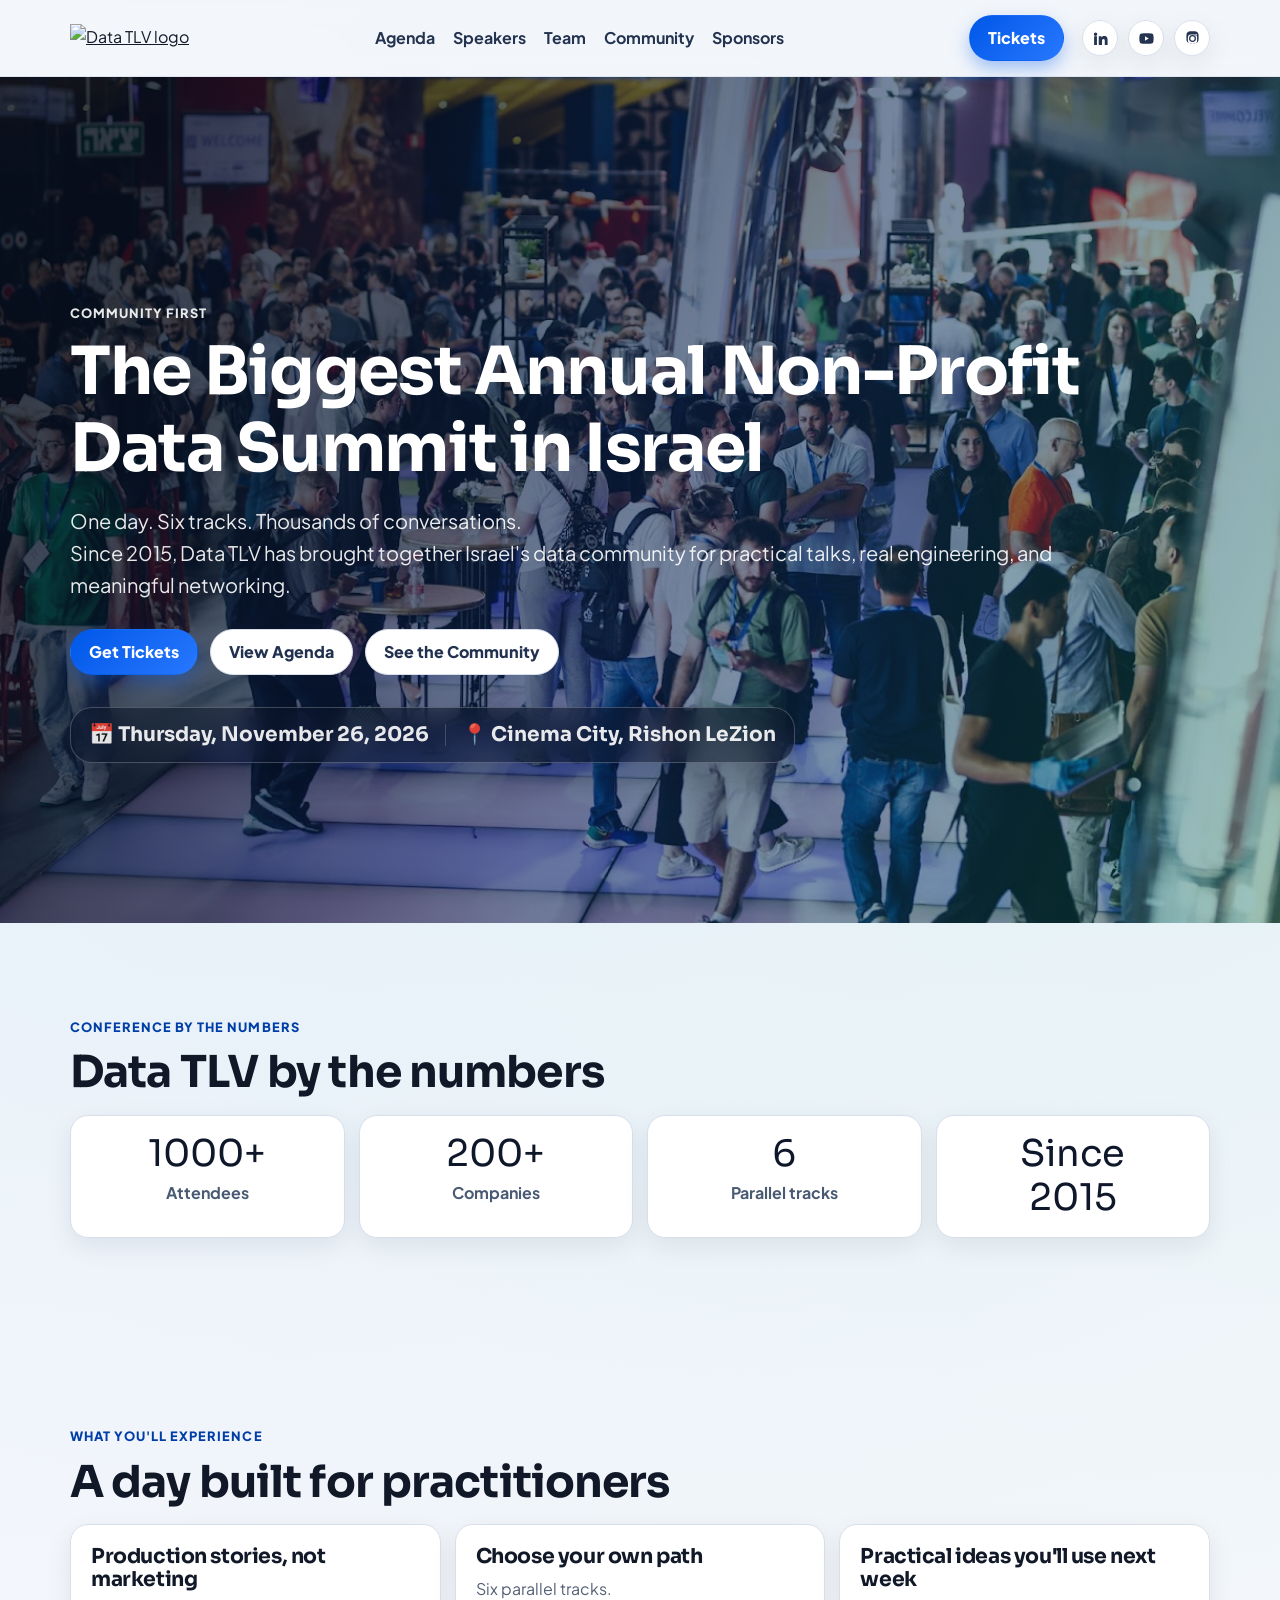
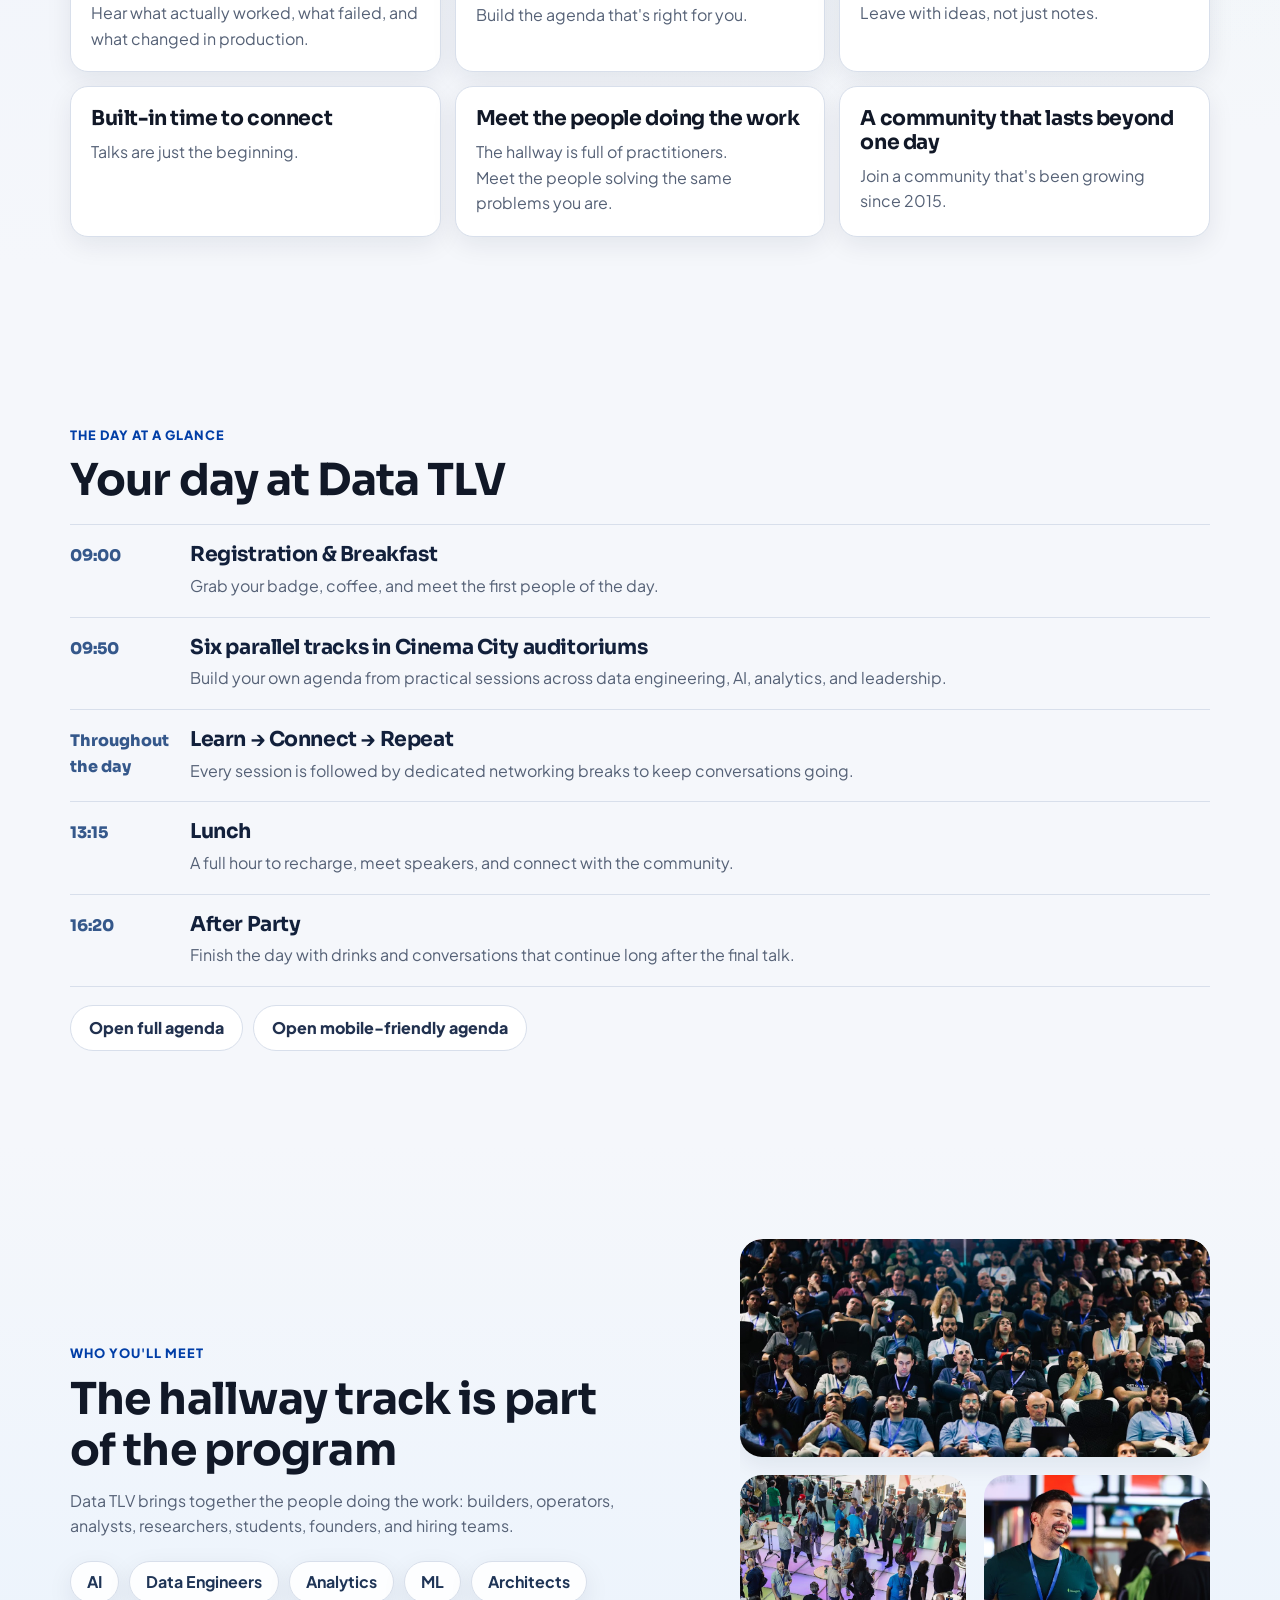
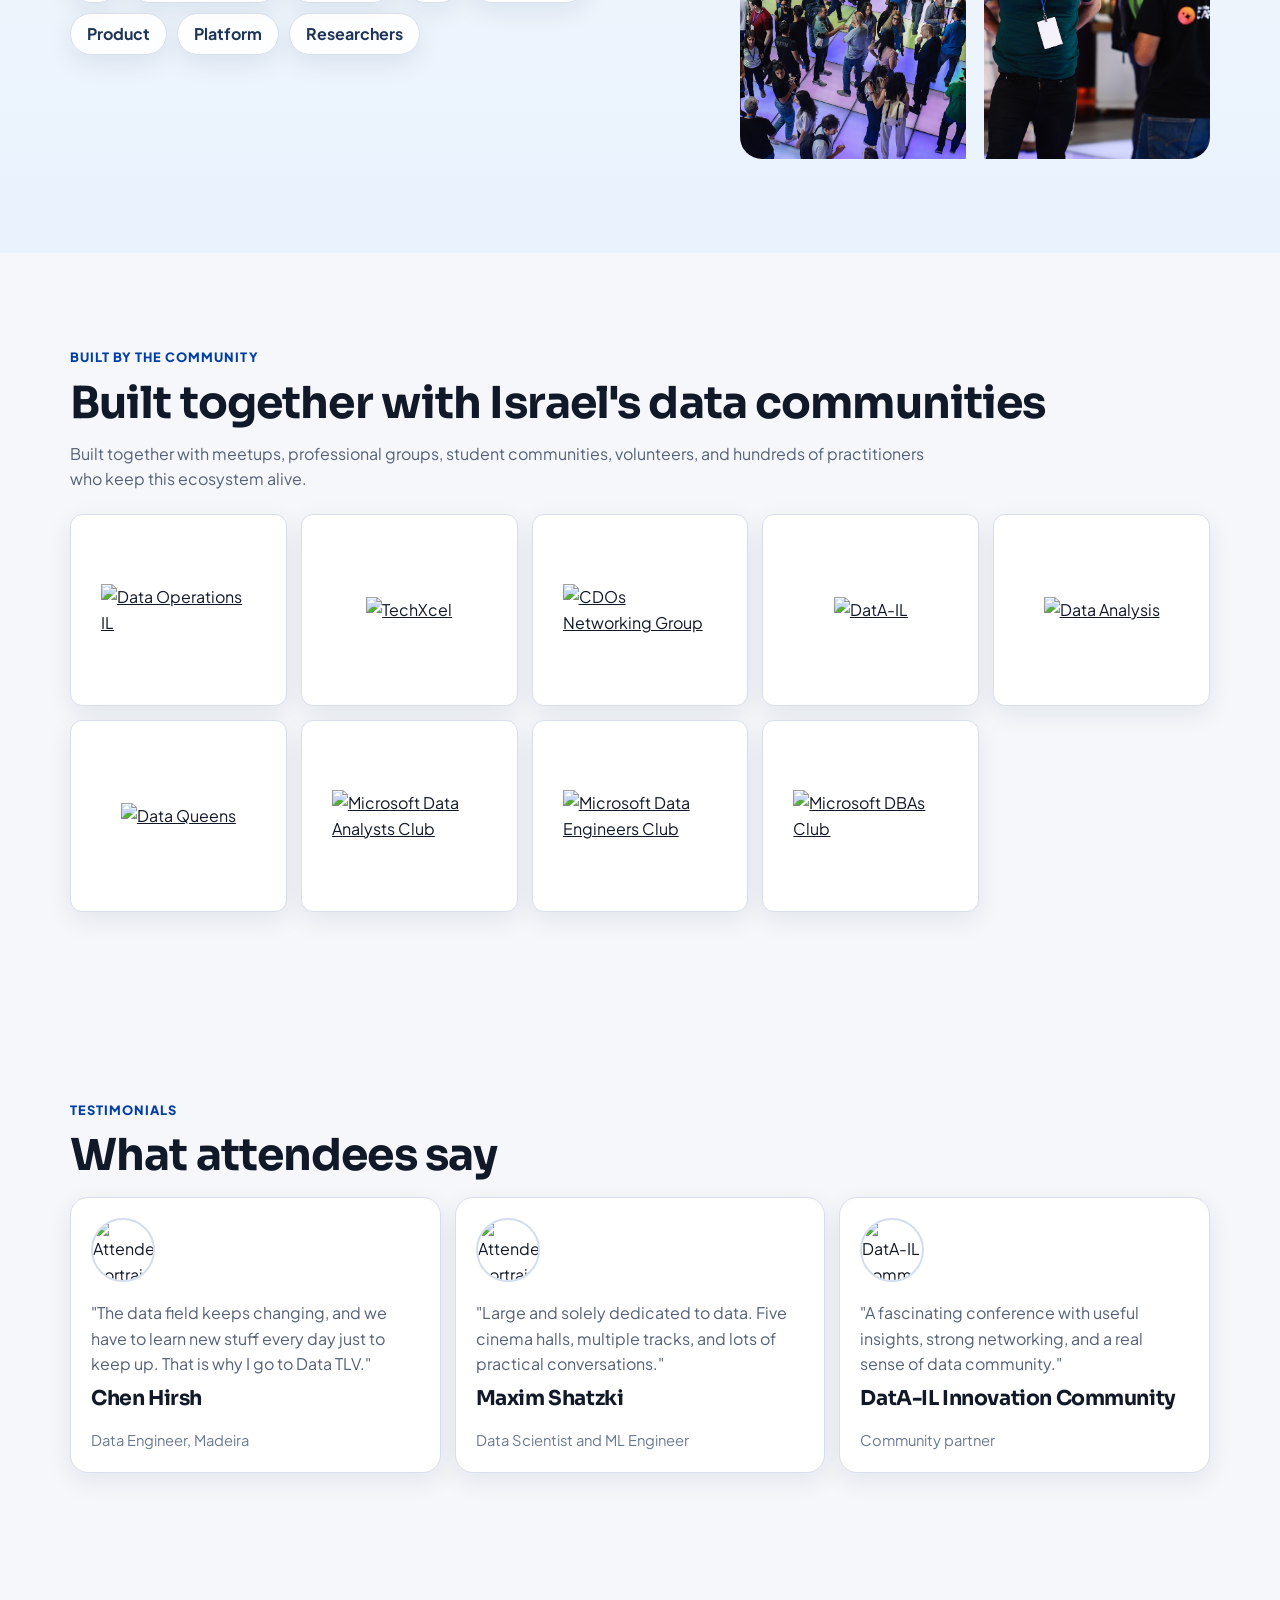
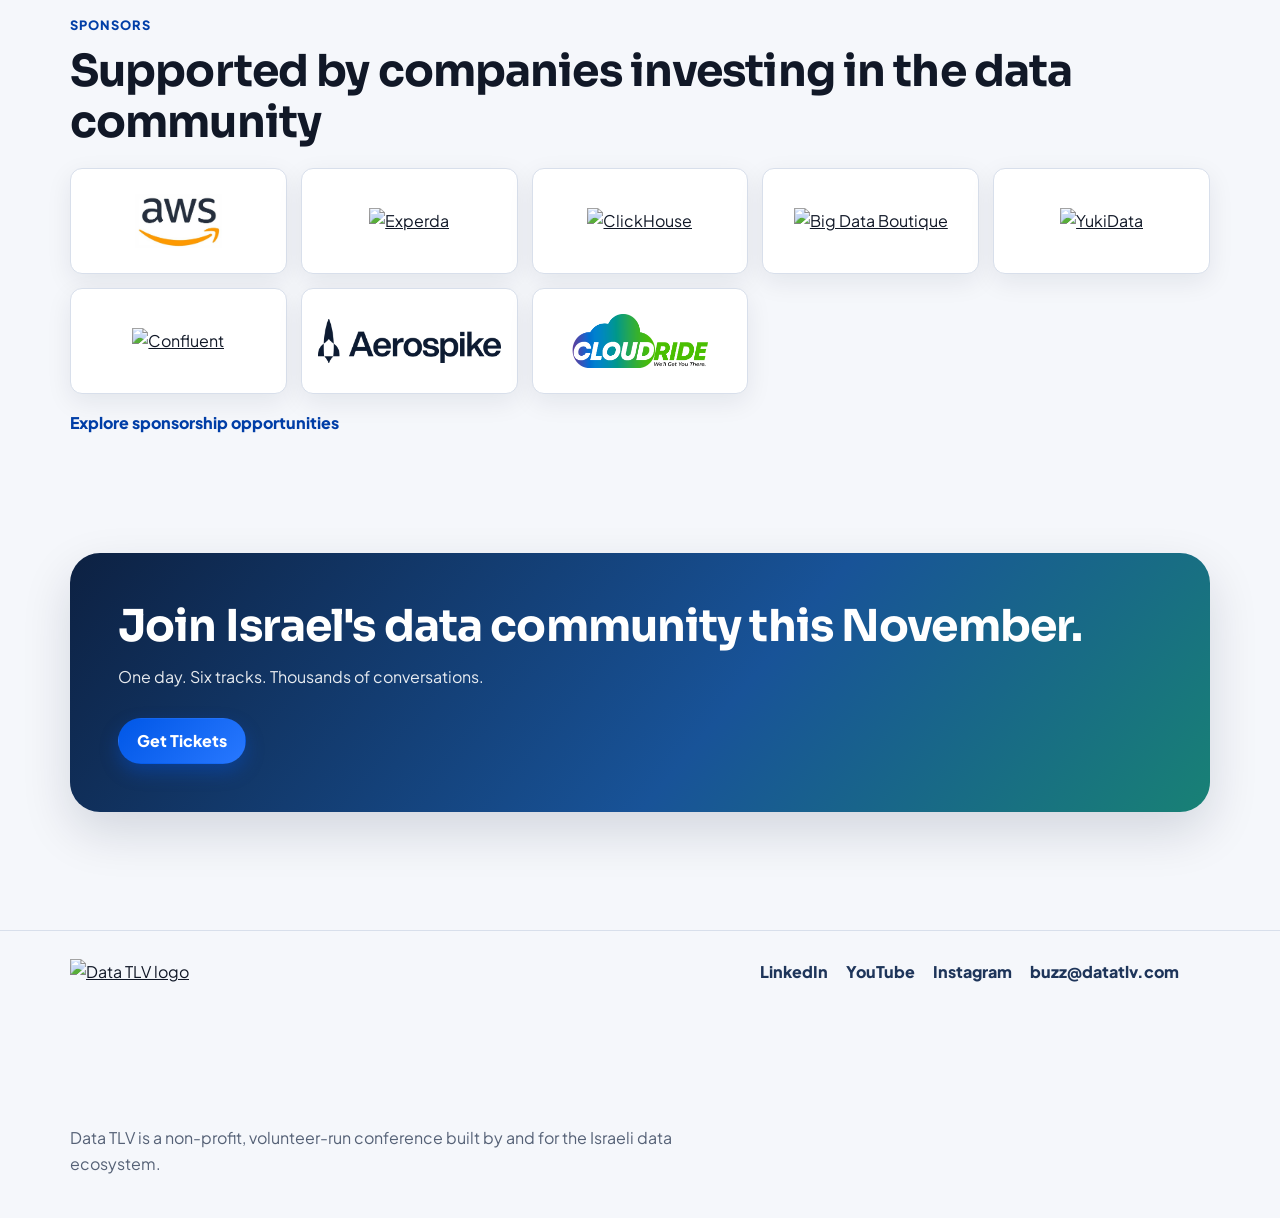
==== Home.html @ 59d464b5 "updates" ====
﻿<!DOCTYPE html>
<html lang="en">
<head>
  <meta charset="utf-8">
  <meta name="viewport" content="width=device-width, initial-scale=1.0">
  <meta name="keywords" content="Data TLV, data conference, AI, analytics, data engineering, summit Israel">
  <meta name="description" content="Data TLV is Israel's largest nonprofit community conference for data professionals. Join a full day of practical sessions, real production stories, and meaningful networking.">
  <title>Data TLV | Israel's Community Data Conference</title>
  <meta name="theme-color" content="#0f172a">
  <meta property="og:title" content="Data TLV | Israel's Community Data Conference">
  <meta property="og:description" content="Where Israel's data community meets for one day of practical learning and connection.">
  <meta property="og:type" content="website">
  <meta property="og:image" content="images/hero images/untitled-255.jpg">
  <link rel="preconnect" href="https://fonts.googleapis.com">
  <link rel="preconnect" href="https://fonts.gstatic.com" crossorigin>
  <link href="https://fonts.googleapis.com/css2?family=Plus+Jakarta+Sans:wght@400;500;600;700;800&family=Sora:wght@500;600;700&display=swap" rel="stylesheet">
  <link rel="apple-touch-icon" sizes="180x180" href="favicon%20folder/apple-touch-icon.png">
  <link rel="icon" type="image/png" sizes="32x32" href="favicon%20folder/favicon-32x32.png">
  <link rel="icon" type="image/png" sizes="16x16" href="favicon%20folder/favicon-16x16.png">
  <link rel="shortcut icon" href="favicon%20folder/favicon.ico">
  <link rel="manifest" href="favicon%20folder/site.webmanifest">
  <link rel="stylesheet" href="Home.css" media="screen">
  <script type="application/ld+json">
  {
    "@context": "https://schema.org",
    "@type": "Organization",
    "name": "Data TLV",
    "logo": "images/logo-new.png",
    "url": "https://Data TLV.com"
  }
  </script>
</head>
<body>
  <a class="skip-link" href="#main-content">Skip to main content</a>

  <header class="site-header" id="top">
    <div class="container nav-shell">
      <a class="brand" href="Home.html" aria-label="Data TLV homepage">
        <img src="images/logo-new.png" alt="Data TLV logo" width="224" height="51">
      </a>

      <button class="menu-toggle" type="button" aria-expanded="false" aria-controls="mobile-menu" aria-label="Open site menu">
        <span></span><span></span><span></span>
      </button>

      <nav class="site-nav" aria-label="Primary navigation">
        <a href="Sessions-Schedule.html">Agenda</a>
        <a href="Speakers-Wall.html">Speakers</a>
        <a href="Team.html">Team</a>
        <a href="#community">Community</a>
        <a href="#sponsors">Sponsors</a>
      </nav>

      <a class="btn btn-primary nav-ticket" href="https://tickchak.co.il/95322" target="_blank" rel="noopener noreferrer">Tickets</a>

      <div class="nav-socials" aria-label="Conference social links">
        <a class="social-link" href="https://www.linkedin.com/company/data-tlv" target="_blank" rel="noopener noreferrer" aria-label="LinkedIn">
          <span class="sr-only">LinkedIn</span>
          <svg viewBox="0 0 24 24" aria-hidden="true" focusable="false">
            <path d="M4.98 3.5a2.48 2.48 0 1 1 0 4.96 2.48 2.48 0 0 1 0-4.96ZM3 8.9h3.98V21H3V8.9Zm6.54 0h3.82v1.65h.05c.53-.95 1.84-1.95 3.79-1.95 4.06 0 4.81 2.67 4.81 6.15V21h-3.98v-5.42c0-1.29-.02-2.95-1.8-2.95-1.81 0-2.09 1.42-2.09 2.85V21H9.54V8.9Z"/>
          </svg>
        </a>
        <a class="social-link" href="https://www.youtube.com/@datatlv" target="_blank" rel="noopener noreferrer" aria-label="YouTube">
          <span class="sr-only">YouTube</span>
          <svg viewBox="0 0 24 24" aria-hidden="true" focusable="false">
            <path d="M21.6 7.2a3 3 0 0 0-2.11-2.12C17.63 4.6 12 4.6 12 4.6s-5.63 0-7.49.48A3 3 0 0 0 2.4 7.2C1.92 9.05 1.92 12 1.92 12s0 2.95.48 4.8a3 3 0 0 0 2.11 2.12c1.86.48 7.49.48 7.49.48s5.63 0 7.49-.48a3 3 0 0 0 2.11-2.12c.48-1.85.48-4.8.48-4.8s0-2.95-.48-4.8ZM9.85 15.1V8.9L15.17 12l-5.32 3.1Z"/>
          </svg>
        </a>
        <a class="social-link" href="https://www.instagram.com/datatlv?igsh=ZTk3dDJkcmJjZGo5&amp;utm_source=ig_contact_invite" target="_blank" rel="noopener noreferrer" aria-label="Instagram">
          <span class="sr-only">Instagram</span>
          <svg viewBox="0 0 24 24" aria-hidden="true" focusable="false">
            <path d="M12 7.1A4.9 4.9 0 1 0 16.9 12 4.91 4.91 0 0 0 12 7.1Zm0 8a3.1 3.1 0 1 1 3.1-3.1A3.1 3.1 0 0 1 12 15.1Zm6.23-8.2a1.15 1.15 0 1 1-1.15-1.15 1.15 1.15 0 0 1 1.15 1.15ZM20.5 7.27a5.64 5.64 0 0 0-1.54-4A5.64 5.64 0 0 0 15 1.77C13.46 1.68 10.54 1.68 9 1.77a5.64 5.64 0 0 0-4 1.54 5.64 5.64 0 0 0-1.54 4c-.09 1.54-.09 4.46 0 6A5.64 5.64 0 0 0 5 17.31a5.64 5.64 0 0 0 4 1.54c1.54.09 4.46.09 6 0a5.64 5.64 0 0 0 4-1.54 5.64 5.64 0 0 0 1.54-4c.09-1.54.09-4.46 0-6ZM18.1 17a3.19 3.19 0 0 1-1.8 1.8c-1.25.5-4.22.38-4.3.38s-3.05.12-4.3-.38A3.19 3.19 0 0 1 5.9 17c-.5-1.25-.38-4.22-.38-4.3s-.12-3.05.38-4.3a3.19 3.19 0 0 1 1.8-1.8c1.25-.5 4.22-.38 4.3-.38s3.05-.12 4.3.38a3.19 3.19 0 0 1 1.8 1.8c.5 1.25.38 4.22.38 4.3s.12 3.05-.38 4.3Z"/>
          </svg>
        </a>
      </div>
    </div>

    <nav class="mobile-menu" id="mobile-menu" aria-label="Mobile navigation" hidden>
      <a href="Sessions-Schedule.html">Agenda</a>
      <a href="Speakers-Wall.html">Speakers</a>
      <a href="Team.html">Team</a>
      <a href="#community">Community</a>
      <a href="#sponsors">Sponsors</a>
      <a href="https://tickchak.co.il/95322" target="_blank" rel="noopener noreferrer">Tickets</a>
      <div class="nav-socials mobile-socials" aria-label="Conference social links">
        <a class="social-link" href="https://www.linkedin.com/company/data-tlv" target="_blank" rel="noopener noreferrer" aria-label="LinkedIn">
          <span class="sr-only">LinkedIn</span>
          <svg viewBox="0 0 24 24" aria-hidden="true" focusable="false">
            <path d="M4.98 3.5a2.48 2.48 0 1 1 0 4.96 2.48 2.48 0 0 1 0-4.96ZM3 8.9h3.98V21H3V8.9Zm6.54 0h3.82v1.65h.05c.53-.95 1.84-1.95 3.79-1.95 4.06 0 4.81 2.67 4.81 6.15V21h-3.98v-5.42c0-1.29-.02-2.95-1.8-2.95-1.81 0-2.09 1.42-2.09 2.85V21H9.54V8.9Z"/>
          </svg>
        </a>
        <a class="social-link" href="https://www.youtube.com/@datatlv" target="_blank" rel="noopener noreferrer" aria-label="YouTube">
          <span class="sr-only">YouTube</span>
          <svg viewBox="0 0 24 24" aria-hidden="true" focusable="false">
            <path d="M21.6 7.2a3 3 0 0 0-2.11-2.12C17.63 4.6 12 4.6 12 4.6s-5.63 0-7.49.48A3 3 0 0 0 2.4 7.2C1.92 9.05 1.92 12 1.92 12s0 2.95.48 4.8a3 3 0 0 0 2.11 2.12c1.86.48 7.49.48 7.49.48s5.63 0 7.49-.48a3 3 0 0 0 2.11-2.12c.48-1.85.48-4.8.48-4.8s0-2.95-.48-4.8ZM9.85 15.1V8.9L15.17 12l-5.32 3.1Z"/>
          </svg>
        </a>
        <a class="social-link" href="https://www.instagram.com/datatlv?igsh=ZTk3dDJkcmJjZGo5&amp;utm_source=ig_contact_invite" target="_blank" rel="noopener noreferrer" aria-label="Instagram">
          <span class="sr-only">Instagram</span>
          <svg viewBox="0 0 24 24" aria-hidden="true" focusable="false">
            <path d="M12 7.1A4.9 4.9 0 1 0 16.9 12 4.91 4.91 0 0 0 12 7.1Zm0 8a3.1 3.1 0 1 1 3.1-3.1A3.1 3.1 0 0 1 12 15.1Zm6.23-8.2a1.15 1.15 0 1 1-1.15-1.15 1.15 1.15 0 0 1 1.15 1.15ZM20.5 7.27a5.64 5.64 0 0 0-1.54-4A5.64 5.64 0 0 0 15 1.77C13.46 1.68 10.54 1.68 9 1.77a5.64 5.64 0 0 0-4 1.54 5.64 5.64 0 0 0-1.54 4c-.09 1.54-.09 4.46 0 6A5.64 5.64 0 0 0 5 17.31a5.64 5.64 0 0 0 4 1.54c1.54.09 4.46.09 6 0a5.64 5.64 0 0 0 4-1.54 5.64 5.64 0 0 0 1.54-4c.09-1.54.09-4.46 0-6ZM18.1 17a3.19 3.19 0 0 1-1.8 1.8c-1.25.5-4.22.38-4.3.38s-3.05.12-4.3-.38A3.19 3.19 0 0 1 5.9 17c-.5-1.25-.38-4.22-.38-4.3s-.12-3.05.38-4.3a3.19 3.19 0 0 1 1.8-1.8c1.25-.5 4.22-.38 4.3-.38s3.05-.12 4.3.38a3.19 3.19 0 0 1 1.8 1.8c.5 1.25.38 4.22.38 4.3s.12 3.05-.38 4.3Z"/>
          </svg>
        </a>
      </div>
    </nav>
  </header>

  <main id="main-content">
    <section class="hero section reveal" aria-labelledby="hero-title">
      <div class="hero-background" role="img" aria-label="Data TLV audience at a previous conference"></div>
      <div class="container hero-content">
        <p class="eyebrow">Community first</p>
        <h1 id="hero-title">The Biggest Annual Non-Profit Data Summit  in Israel</h1>
        <p class="hero-lead">One day. Six tracks. Thousands of conversations. <br>

Since 2015, Data TLV has brought together Israel's data community for practical talks, real engineering, and meaningful networking.</p>
        <div class="hero-actions">
          <a class="btn btn-primary" href="https://tickchak.co.il/95322" target="_blank" rel="noopener noreferrer">Get Tickets</a>
          <a class="btn btn-ghost" href="Sessions-Schedule.html">View Agenda</a>
          <a class="btn btn-ghost" href="#community">See the Community</a>
        </div>
        <div class="hero-meta" aria-label="Event date and location">
          <p class="hero-meta-copy">📅 Thursday, November 26, 2026 <span class="hero-meta-separator" aria-hidden="true"></span> 📍 Cinema City, Rishon LeZion</p>
        </div>
      </div>
    </section>

    <section class="section reveal" id="highlights" aria-labelledby="highlights-title">
      <div class="container">
        <p class="eyebrow">Conference by the Numbers</p>
        <h2 id="highlights-title">Data TLV by the numbers</h2>
        <div class="stats-grid">
          <article class="stat-card">
            <p class="stat-value">1000+</p>
            <p class="stat-label">Attendees</p>
          </article>
          <article class="stat-card">
            <p class="stat-value">200+</p>
            <p class="stat-label">Companies</p>
          </article>
          <article class="stat-card">
            <p class="stat-value">6</p>
            <p class="stat-label">Parallel tracks</p>
          </article>
          <article class="stat-card">
            <p class="stat-value">Since</p>
            <p class="stat-value">2015</p>
          </article>
        </div>
      
      </div>
    </section>

    <section class="section reveal" id="experience" aria-labelledby="experience-title">
      <div class="container">
        <p class="eyebrow">What You'll Experience</p>
        <h2 id="experience-title">A day built for practitioners</h2>
        <div class="card-grid three-up">
          <article class="content-card">
            <h3>Production stories, not marketing</h3>
            <p>Hear what actually worked, what failed, and what changed in production.</p>
          </article>
          <article class="content-card">
            <h3>Choose your own path</h3>
            <p>Six parallel tracks. <br> Build the agenda that's right for you.</p>
          </article>
          <article class="content-card">
            <h3>Practical ideas you'll use next week</h3>
            <p>Leave with ideas, not just notes.</p>
          </article>
          <article class="content-card">
            <h3>Built-in time to connect</h3>
            <p>Talks are just the beginning.</p>
          </article>
          <article class="content-card">
            <h3>Meet the people doing the work</h3>
            <p> The hallway is full of practitioners. <br>Meet the people solving the same problems you are.</p>
          </article>
          <article class="content-card">
            <h3>A community that lasts beyond one day</h3>
            <p>Join a community that's been growing since 2015.</p>
          </article>
        </div>
      </div>
    </section>

    <section class="section reveal" id="agenda-preview" aria-labelledby="agenda-preview-title">
      <div class="container">
        <p class="eyebrow">The Day at a Glance</p>
        <h2 id="agenda-preview-title">Your day at Data TLV</h2>
        <div class="schedule-list" aria-label="Conference schedule preview">
          <div class="schedule-row">
            <p class="timeline-date">09:00</p>
            <div class="schedule-copy">
              <h3>Registration &amp; Breakfast</h3>
              <p>Grab your badge, coffee, and meet the first people of the day.</p>
            </div>
          </div>
          <div class="schedule-row">
            <p class="timeline-date">09:50</p>
            <div class="schedule-copy">
              <h3>Six parallel tracks in Cinema City auditoriums</h3>
              <p>Build your own agenda from practical sessions across data engineering, AI, analytics, and leadership.</p>
            </div>
          </div>
          <div class="schedule-row">
            <p class="timeline-date">Throughout the day</p>
            <div class="schedule-copy">
              <h3>Learn → Connect → Repeat</h3>
              <p>Every session is followed by dedicated networking breaks to keep conversations going.</p>
            </div>
          </div>
          <div class="schedule-row">
            <p class="timeline-date">13:15</p>
            <div class="schedule-copy">
              <h3>Lunch</h3>
              <p>A full hour to recharge, meet speakers, and connect with the community.</p>
            </div>
          </div>
          <div class="schedule-row">
            <p class="timeline-date">16:20</p>
            <div class="schedule-copy">
              <h3>After Party</h3>
              <p>Finish the day with drinks and conversations that continue long after the final talk.</p>
            </div>
          </div>
        </div>
        <div class="schedule-actions">
          <a class="btn btn-ghost" href="Sessions-Schedule.html">Open full agenda</a>
          <a class="btn btn-ghost" href="https://data-tlv-2026.sessionize.com/schedule/day/20261126" target="_blank" rel="noopener noreferrer">Open mobile-friendly agenda</a>
        </div>
      </div>
    </section>

    <section class="section reveal who-youll-meet" aria-labelledby="who-youll-meet-title">
      <div class="container split-section split-section-visual">
        <div>
          <p class="eyebrow">Who You'll Meet</p>
          <h2 id="who-youll-meet-title">The hallway track is part of the program</h2>
          <p class="section-intro">Data TLV brings together the people doing the work: builders, operators, analysts, researchers, students, founders, and hiring teams.</p>
          <div class="people-cloud" aria-label="Who you'll meet at Data TLV">
            <span>AI</span>
            <span>Data Engineers</span>
            <span>Analytics</span>
            <span>ML</span>
            <span>Architects</span>
            <span>Product</span>
            <span>Platform</span>
            <span>Researchers</span>

          </div>
        </div>
        <div class="feature-photo-grid" aria-label="Moments from previous Data TLV conferences">
          <figure class="feature-photo feature-photo-portrait">
            <img src="images/hero images/untitled-262.jpg" alt="Networking crowd in the hallway at Data TLV" width="900" height="600">
          </figure>
          <figure class="feature-photo feature-photo-portrait">
            <img src="images/hero images/untitled-328.jpg" alt="Smiling attendee networking at Data TLV" width="900" height="600">
          </figure>
          <figure class="feature-photo feature-photo-wide">
            <img src="images/hero images/untitled-302.jpg" alt="Audience watching a talk at Data TLV" width="900" height="600">
          </figure>
        </div>
      </div>
    </section>

    <section class="section reveal" id="community" aria-labelledby="community-title">
      <div class="container">
        <p class="eyebrow">Built by the Community</p>
        <h2 id="community-title">Built together with Israel's data communities</h2>
        <p class="section-intro">Built together with meetups, professional groups, student communities, volunteers, and hundreds of practitioners who keep this ecosystem alive.</p>
        <div class="logo-grid partners-grid community-logos">
          <a href="https://linktr.ee/data_operations_il" target="_blank" rel="noopener noreferrer"><img src="images/data_ops_logo.png" alt="Data Operations IL"></a>
          <a href="http://techxcel.co/" target="_blank" rel="noopener noreferrer"><img src="images/TechXcellogo.png" alt="TechXcel"></a>
          <a href="https://www.jutomate.net/cdos-netowking-group" target="_blank" rel="noopener noreferrer"><img src="images/CDOs.png" alt="CDOs Networking Group"></a>
          <a href="https://www.linkedin.com/company/data-il-innovation-community/" target="_blank" rel="noopener noreferrer"><img src="images/data_il_innovation_community_logo.jpg" alt="DatA-IL"></a>
          <a href="https://pop.education.gov.il/tchumey_daat/data-analysis/high-school/" target="_blank" rel="noopener noreferrer"><img src="images/data_analysis.png" alt="Data Analysis"></a>
          <a href="https://www.linkedin.com/company/data-queens-il/" target="_blank" rel="noopener noreferrer"><img src="images/1.png" alt="Data Queens"></a>
          <a href="https://www.meetup.com/microsoft-data-analysts-club/" target="_blank" rel="noopener noreferrer"><img src="images/MicrosoftDataAnalystsClub_logo.png" alt="Microsoft Data Analysts Club"></a>
          <a href="https://www.meetup.com/microsoft-data-engineers-club/" target="_blank" rel="noopener noreferrer"><img src="images/MicrosoftDataEngineersclub_logo.png" alt="Microsoft Data Engineers Club"></a>
          <a href="https://www.meetup.com/microsoft-dbas-club/" target="_blank" rel="noopener noreferrer"><img src="images/Microsoft_dbas_club_logo.png" alt="Microsoft DBAs Club"></a>
        </div>
      </div>
    </section>

    <section class="section reveal" id="testimonials" aria-labelledby="testimonials-title">
      <div class="container">
        <p class="eyebrow">Testimonials</p>
        <h2 id="testimonials-title">What attendees say</h2>
        <div class="card-grid three-up">
          <article class="quote-card">
            <img src="images/20240229-0454K80.jpg" alt="Attendee portrait from Data TLV" width="120" height="120">
            <p>"The data field keeps changing, and we have to learn new stuff every day just to keep up. That is why I go to Data TLV."</p>
            <h3>Chen Hirsh</h3>
            <p class="meta">Data Engineer, Madeira</p>
          </article>
          <article class="quote-card">
            <img src="images/20240229-2334K80.jpg" alt="Attendee portrait from Data TLV" width="120" height="120">
            <p>"Large and solely dedicated to data. Five cinema halls, multiple tracks, and lots of practical conversations."</p>
            <h3>Maxim Shatzki</h3>
            <p class="meta">Data Scientist and ML Engineer</p>
          </article>
          <article class="quote-card">
            <img src="images/data_il_innovation_community_logo.jpg" alt="DatA-IL community logo" width="120" height="120">
            <p>"A fascinating conference with useful insights, strong networking, and a real sense of data community."</p>
            <h3>DatA-IL Innovation Community</h3>
            <p class="meta">Community partner</p>
          </article>
        </div>
      </div>
    </section>

    <section class="section reveal sponsors-low" id="sponsors" aria-labelledby="sponsors-title">
      <div class="container">
        <p class="eyebrow">Sponsors</p>
        <h2 id="sponsors-title">Supported by companies investing in the data community</h2>
        <div class="logo-grid sponsors-grid">
          <a href="https://aws.amazon.com/" target="_blank" rel="noopener noreferrer"><img src="images/aws1.jpeg" alt="AWS"></a>
          <a href="https://www.experda.com/" target="_blank" rel="noopener noreferrer"><img src="images/experda_logo.jpeg" alt="Experda"></a>
          <a href="https://clickhouse.com/" target="_blank" rel="noopener noreferrer"><img src="images/clickhouse.jpeg" alt="ClickHouse"></a>
          <a href="https://bigdataboutique.com/" target="_blank" rel="noopener noreferrer"><img src="images/data_butique.jpeg" alt="Big Data Boutique"></a>
          <a href="https://yukidata.com/" target="_blank" rel="noopener noreferrer"><img src="images/yuki_logo.png" alt="YukiData"></a>
          <a href="https://www.confluent.io/" target="_blank" rel="noopener noreferrer"><img src="images/confluent.png" alt="Confluent"></a>
          <a href="https://aerospike.com/" target="_blank" rel="noopener noreferrer"><img src="images/Aerospike_Logo.png" alt="Aerospike"></a>
          <a><img src="images/cloudride.png" alt="Cloudride"></a>
        </div>

        <p class="section-note"><a href="sponsorship_opportunities.html">Explore sponsorship opportunities</a></p>
      </div>
    </section>

    <section class="section final-cta reveal" aria-labelledby="final-cta-title">
      <div class="container final-cta-shell">
        <h2 id="final-cta-title">Join Israel's data community this November.</h2>
        <p>One day. Six tracks. Thousands of conversations.</p>
        <div class="hero-actions">
          <a class="btn btn-primary" href="https://tickchak.co.il/95322" target="_blank" rel="noopener noreferrer">Get Tickets</a>
        </div>
      </div>
    </section>
  </main>

  <footer class="site-footer">
    <div class="container footer-grid">
      <div>
        <a class="brand" href="Home.html" aria-label="Data TLV homepage">
          <img src="images/logo-new.png" alt="Data TLV logo" width="188" height="43">
        </a>
        <p class="footer-note">Data TLV is a non-profit, volunteer-run conference built by and for the Israeli data ecosystem.</p>
      </div>
      <div class="footer-links" aria-label="Social links">
        <a href="https://www.linkedin.com/company/data-tlv" target="_blank" rel="noopener noreferrer">LinkedIn</a>
        <a href="https://www.youtube.com/@Data TLV" target="_blank" rel="noopener noreferrer">YouTube</a>
        <a href="https://www.instagram.com/Data TLV?igsh=ZTk3dDJkcmJjZGo5&amp;utm_source=ig_contact_invite" target="_blank" rel="noopener noreferrer">Instagram</a>
        <a href="mailto:buzz@datatlv.com">buzz@datatlv.com</a>
      </div>
    </div>
  </footer>

  <script>
    (function () {
      var menuBtn = document.querySelector('.menu-toggle');
      var mobileMenu = document.getElementById('mobile-menu');
      if (menuBtn && mobileMenu) {
        menuBtn.addEventListener('click', function () {
          var isOpen = menuBtn.getAttribute('aria-expanded') === 'true';
          menuBtn.setAttribute('aria-expanded', String(!isOpen));
          mobileMenu.hidden = isOpen;
        });

        mobileMenu.querySelectorAll('a').forEach(function (link) {
          link.addEventListener('click', function () {
            menuBtn.setAttribute('aria-expanded', 'false');
            mobileMenu.hidden = true;
          });
        });
      }

      var revealTargets = document.querySelectorAll('.reveal');
      if ('IntersectionObserver' in window && revealTargets.length) {
        var revealObserver = new IntersectionObserver(function (entries) {
          entries.forEach(function (entry) {
            if (entry.isIntersecting) {
              entry.target.classList.add('is-visible');
              revealObserver.unobserve(entry.target);
            }
          });
        }, { threshold: 0.16 });
        revealTargets.forEach(function (target) { revealObserver.observe(target); });
      } else {
        revealTargets.forEach(function (target) { target.classList.add('is-visible'); });
      }

      var counters = document.querySelectorAll('.count-up');
      var animateCounter = function (el) {
        var target = parseInt(el.getAttribute('data-target') || '0', 10);
        var suffix = el.getAttribute('data-suffix') || '';
        var duration = 1200;
        var start = performance.now();

        var step = function (now) {
          var progress = Math.min((now - start) / duration, 1);
          var eased = 1 - Math.pow(1 - progress, 3);
          el.textContent = Math.floor(target * eased) + suffix;
          if (progress < 1) {
            requestAnimationFrame(step);
          }
        };
        requestAnimationFrame(step);
      };

      if ('IntersectionObserver' in window && counters.length) {
        var counterObserver = new IntersectionObserver(function (entries) {
          entries.forEach(function (entry) {
            if (entry.isIntersecting && !entry.target.dataset.animated) {
              entry.target.dataset.animated = 'true';
              animateCounter(entry.target);
            }
          });
        }, { threshold: 0.5 });

        counters.forEach(function (counter) { counterObserver.observe(counter); });
      } else {
        counters.forEach(animateCounter);
      }

    })();
  </script>
</body>
</html>
---- Home.css ----
:root {
  --bg: #f5f7fb;
  --surface: #ffffff;
  --surface-soft: #f2f5fa;
  --text: #111827;
  --muted: #556176;
  --line: #d8dfeb;
  --brand: #0057e7;
  --brand-strong: #003ea7;
  --radius-sm: 12px;
  --radius-md: 18px;
  --radius-lg: 30px;
  --shadow-sm: 0 8px 26px rgba(10, 23, 52, 0.08);
  --shadow-md: 0 20px 50px rgba(10, 23, 52, 0.14);
  --container: min(1140px, 92vw);
}

* {
  box-sizing: border-box;
}

html {
  scroll-behavior: smooth;
}

body {
  margin: 0;
  font-family: "Plus Jakarta Sans", "Segoe UI", sans-serif;
  color: var(--text);
  background:
    radial-gradient(circle at 8% -20%, #dce8ff 0%, transparent 42%),
    radial-gradient(circle at 88% -12%, #d7f3e8 0%, transparent 36%),
    var(--bg);
  line-height: 1.6;
}

a {
  color: inherit;
}

img {
  max-width: 100%;
  display: block;
}

.sr-only {
  position: absolute;
  width: 1px;
  height: 1px;
  padding: 0;
  margin: -1px;
  overflow: hidden;
  clip: rect(0, 0, 0, 0);
  white-space: nowrap;
  border: 0;
}

.skip-link {
  position: absolute;
  left: -9999px;
  top: 0;
  z-index: 999;
  background: var(--brand);
  color: #fff;
  padding: 10px 14px;
  border-radius: 0 0 var(--radius-sm) 0;
  text-decoration: none;
}

.skip-link:focus {
  left: 0;
}

.container {
  width: var(--container);
  margin: 0 auto;
}

.section {
  padding: clamp(56px, 8vw, 94px) 0;
}

.eyebrow {
  margin: 0 0 10px;
  color: var(--brand-strong);
  font-weight: 800;
  font-size: 0.8rem;
  letter-spacing: 0.08em;
  text-transform: uppercase;
}

h1,
h2,
h3 {
  margin: 0;
  line-height: 1.16;
  font-family: "Sora", "Plus Jakarta Sans", sans-serif;
  letter-spacing: -0.02em;
}

h1 {
  font-size: clamp(2.1rem, 7vw, 4.15rem);
}

h2 {
  font-size: clamp(1.55rem, 4.2vw, 2.75rem);
  margin-bottom: 12px;
}

h3 {
  font-size: clamp(1.02rem, 2.1vw, 1.28rem);
}

p {
  margin: 0;
  color: var(--muted);
}

.site-header {
  position: relative;
  backdrop-filter: blur(10px);
  background: rgba(245, 247, 251, 0.88);
  border-bottom: 1px solid rgba(216, 223, 235, 0.72);
}

.nav-shell {
  min-height: 76px;
  display: grid;
  grid-template-columns: auto auto auto;
  align-items: center;
  gap: 10px;
}

.brand img {
  width: auto;
  height: auto;
}

.site-nav {
  display: none;
  align-items: center;
  justify-content: center;
  gap: 18px;
}

.nav-socials {
  display: none;
  align-items: center;
  gap: 10px;
}

.mobile-socials {
  display: flex;
  justify-content: flex-start;
  gap: 8px;
  padding: 2px 0 2px;
  width: fit-content;
}

.mobile-socials .social-link {
  width: 32px;
  height: 32px;
}

.mobile-socials .social-link svg {
  width: 15px;
  height: 15px;
}

.social-link {
  width: 36px;
  height: 36px;
  display: inline-flex;
  align-items: center;
  justify-content: center;
  border-radius: 999px;
  border: 1px solid var(--line);
  background: #fff;
  color: #24334f;
  box-shadow: var(--shadow-sm);
  transition: transform 0.2s ease, box-shadow 0.2s ease, color 0.2s ease, border-color 0.2s ease;
}

.social-link:hover,
.social-link:focus-visible {
  transform: translateY(-2px);
  border-color: #bcc8dc;
  box-shadow: var(--shadow-md);
  color: var(--brand);
}

.social-link svg {
  width: 17px;
  height: 17px;
  fill: currentColor;
}

.site-nav a,
.mobile-menu a {
  text-decoration: none;
  font-weight: 700;
  color: #24334f;
  transition: color 0.22s ease;
}

.site-nav a:hover,
.site-nav a:focus-visible,
.mobile-menu a:hover,
.mobile-menu a:focus-visible {
  color: var(--brand);
}

.menu-toggle {
  justify-self: end;
  width: 42px;
  height: 42px;
  border: 1px solid var(--line);
  background: #fff;
  border-radius: 10px;
  display: inline-flex;
  flex-direction: column;
  justify-content: center;
  gap: 5px;
  padding: 0 10px;
  cursor: pointer;
}

.menu-toggle span {
  width: 100%;
  height: 2px;
  background: #293a5b;
}

.mobile-menu {
  position: static;
  width: var(--container);
  margin: 0 auto;
  display: grid;
  gap: 6px;
  padding: 10px 0 16px;
  background: rgba(255, 255, 255, 0.98);
  border-bottom: 1px solid rgba(216, 223, 235, 0.95);
}

.mobile-menu[hidden] {
  display: none !important;
}

.mobile-menu a {
  min-height: 38px;
  display: inline-flex;
  align-items: center;
  padding: 0 10px;
  border-radius: 8px;
  width: 100%;
}

.btn {
  display: inline-flex;
  align-items: center;
  justify-content: center;
  min-height: 46px;
  padding: 0 18px;
  border-radius: 999px;
  font-weight: 800;
  text-decoration: none;
  border: 1px solid transparent;
  transition: transform 0.22s ease, box-shadow 0.22s ease, border-color 0.22s ease;
}

.btn:hover,
.btn:focus-visible {
  transform: translateY(-2px);
}

.btn-primary {
  background: linear-gradient(135deg, var(--brand), #2878ff);
  color: #fff;
  box-shadow: 0 8px 18px rgba(0, 87, 231, 0.35);
}

.btn-primary:hover,
.btn-primary:focus-visible {
  box-shadow: 0 12px 26px rgba(0, 87, 231, 0.4);
}

.btn-ghost {
  border-color: var(--line);
  color: #21314f;
  background: #fff;
}

.btn-ghost:hover,
.btn-ghost:focus-visible {
  border-color: #bcc8dc;
  box-shadow: var(--shadow-sm);
}

.nav-ticket {
  justify-self: end;
}

.hero {
  position: relative;
  overflow: hidden;
  min-height: min(94vh, 900px);
  display: grid;
  align-items: end;
  padding-top: clamp(82px, 10vw, 118px);
}

.hero-background {
  position: absolute;
  inset: 0;
  background:
    linear-gradient(115deg, rgba(6, 15, 32, 0.8) 10%, rgba(9, 37, 84, 0.56) 54%, rgba(9, 108, 95, 0.4) 100%),
    url("images/hero images/untitled-255.jpg") center/cover no-repeat;
}

.page-hero {
  min-height: auto;
  padding-top: 118px;
}

.page-hero .hero-content {
  padding-top: 56px;
}

.hero-content {
  position: relative;
  z-index: 2;
  color: #fff;
  padding-bottom: clamp(32px, 7vw, 66px);
}

.hero-content p,
.hero-content .eyebrow {
  color: rgba(255, 255, 255, 0.9);
}

.hero-lead {
  max-width: 68ch;
  font-size: clamp(1.02rem, 1.8vw, 1.25rem);
  margin-top: 18px;
}

.hero-meta {
  margin-top: 32px;
  display: inline-flex;
  flex-wrap: wrap;
  align-items: stretch;
  gap: 0;
  padding: 14px 18px;
  border: 1px solid rgba(255, 255, 255, 0.22);
  border-radius: 22px;
  background: rgba(8, 18, 38, 0.52);
  box-shadow: 0 18px 38px rgba(4, 11, 24, 0.22);
  backdrop-filter: blur(12px);
}

.hero-meta-copy {
  margin: 0;
  display: inline-flex;
  align-items: center;
  flex-wrap: wrap;
  gap: 16px;
  color: #fff;
  font-family: "Sora", sans-serif;
  font-size: clamp(0.98rem, 1.9vw, 1.26rem);
  font-weight: 700;
  line-height: 1.28;
  text-align: center;
}

.hero-meta-separator {
  width: 1px;
  height: 1.1em;
  background: rgba(255, 255, 255, 0.18);
  align-self: center;
  flex: 0 0 auto;
}

.hero-actions {
  display: flex;
  flex-wrap: wrap;
  gap: 12px;
  margin-top: 28px;
}

.stats-grid,
.card-grid,
.logo-grid {
  display: grid;
  gap: 14px;
}

.stats-grid {
  margin-top: 16px;
  grid-template-columns: repeat(2, minmax(0, 1fr));
}

.stat-card,
.content-card,
.track-card,
.quote-card,
.person-card,
.timeline-item,
.faq-item {
  background: var(--surface);
  border: 1px solid var(--line);
  border-radius: var(--radius-md);
  padding: 20px;
  box-shadow: var(--shadow-sm);
  transition: transform 0.2s ease, box-shadow 0.2s ease;
}

.content-card:hover,
.track-card:hover,
.quote-card:hover,
.person-card:hover,
.timeline-item:hover,
.stat-card:hover {
  transform: translateY(-3px);
  box-shadow: var(--shadow-md);
}

.stat-value {
  font-family: "Sora", sans-serif;
  font-size: clamp(1.5rem, 5vw, 2.3rem);
  line-height: 1;
  color: #0f172a;
}

.stat-card {
  text-align: center;
}

.stat-card .stat-value + .stat-value {
  margin-top: 8px;
}

.stat-label {
  margin-top: 8px;
  color: #495a73;
  font-weight: 700;
}

.section-intro {
  max-width: 74ch;
  margin-bottom: 22px;
}

.section-actions {
  margin-bottom: 22px;
}

.split-section {
  display: grid;
  gap: 24px;
  align-items: start;
}

.split-section-tight {
  margin-bottom: 18px;
}

.split-section-visual {
  align-items: center;
}

.highlight-quote {
  background: linear-gradient(135deg, #0f2448, #1b5fa4);
  color: #fff;
  border-radius: var(--radius-md);
  padding: 24px;
  box-shadow: var(--shadow-md);
}

.highlight-quote p {
  color: rgba(255, 255, 255, 0.92);
  font-family: "Sora", sans-serif;
  font-size: clamp(1.05rem, 2vw, 1.35rem);
  line-height: 1.5;
}

.card-grid {
  margin-top: 16px;
  grid-template-columns: repeat(1, minmax(0, 1fr));
}

.content-card p,
.track-card p,
.person-card p,
.quote-card p {
  margin-top: 8px;
}

.schedule-list {
  margin-top: 18px;
  border-top: 1px solid var(--line);
}

.schedule-row {
  display: grid;
  gap: 12px;
  padding: 18px 0;
  border-bottom: 1px solid var(--line);
}

.schedule-copy h3 {
  color: #12203b;
}

.schedule-copy p {
  margin-top: 6px;
}

.who-youll-meet {
  background: linear-gradient(180deg, rgba(255, 255, 255, 0) 0%, rgba(223, 239, 255, 0.55) 100%);
}

.people-cloud {
  display: flex;
  flex-wrap: wrap;
  gap: 10px;
}

.people-cloud span {
  display: inline-flex;
  align-items: center;
  min-height: 42px;
  padding: 0 16px;
  border-radius: 999px;
  background: rgba(255, 255, 255, 0.9);
  border: 1px solid var(--line);
  color: #1f3557;
  font-weight: 700;
  box-shadow: var(--shadow-sm);
}

.feature-photo {
  margin: 0;
}

.feature-photo-grid {
  display: grid;
  gap: 16px;
  overflow: visible;
}

.feature-photo-wide {
  grid-column: auto;
}

.feature-photo img {
  width: 100%;
  aspect-ratio: 4 / 3;
  object-fit: cover;
  border-radius: 22px;
  box-shadow: var(--shadow-sm);
}

.feature-photo-wide img {
  aspect-ratio: 16 / 9;
  object-position: center 38%;
}

@media (min-width: 768px) {
  .feature-photo-grid {
    grid-template-columns: repeat(2, minmax(0, 1fr));
    grid-template-rows: 42% 58%;
    gap: 18px;
    height: clamp(430px, 48vw, 520px);
    width: min(100%, 470px);
    justify-self: end;
    align-self: start;
    overflow: hidden;
    border-radius: 22px;
  }

  .feature-photo-wide {
    grid-column: 1 / -1;
    grid-row: 1;
  }

  .feature-photo img {
    height: 100%;
    aspect-ratio: auto;
  }

  .feature-photo-portrait {
    grid-row: 2;
    overflow: hidden;
    border-radius: 22px;
  }

  .feature-photo-portrait img {
    height: 100%;
    object-position: center top;
    border-radius: 0;
  }

  .feature-photo-wide img {
    object-position: center top;
  }
}

.timeline-date {
  display: inline-flex;
  align-items: center;
  margin: 0;
  color: #35588b;
  font-weight: 800;
  font-family: "Sora", sans-serif;
}

.schedule-actions {
  margin-top: 18px;
  display: flex;
  flex-wrap: wrap;
  gap: 10px;
}

.person-card {
  display: flex;
  flex-direction: column;
  gap: 10px;
}

.person-card img {
  aspect-ratio: 1 / 1;
  object-fit: cover;
  border-radius: 14px;
}

.person-card a {
  color: var(--brand-strong);
  font-weight: 800;
  text-decoration: none;
}

.person-card a:hover,
.person-card a:focus-visible {
  text-decoration: underline;
}

.logo-grid {
  margin-top: 20px;
  grid-template-columns: repeat(2, minmax(0, 1fr));
}

.logo-grid a {
  min-height: 106px;
  display: flex;
  align-items: center;
  justify-content: center;
  background: var(--surface);
  border: 1px solid var(--line);
  border-radius: var(--radius-sm);
  padding: 16px;
  box-shadow: var(--shadow-sm);
  transition: transform 0.2s ease, box-shadow 0.2s ease;
}

.logo-grid a:hover,
.logo-grid a:focus-visible {
  transform: translateY(-3px);
  box-shadow: var(--shadow-md);
}

.logo-grid img {
  max-height: 54px;
  width: auto;
  object-fit: contain;
}

.community-logos a {
  min-height: 160px;
  padding: 24px;
}

.community-logos img {
  max-height: 112px;
}

.sponsors-grid a,
.partners-grid a {
  min-height: 106px;
  padding: 16px;
}

.sponsors-grid img,
.partners-grid img {
  max-height: 54px;
}

.sponsor-tier:first-of-type .sponsors-grid a {
  min-height: 148px;
}

.sponsor-tier:first-of-type .sponsors-grid img {
  max-height: 96px;
}

.sponsors-low {
  padding-top: clamp(30px, 5vw, 48px);
}

.sponsor-tier {
  margin-top: 12px;
}

.sponsor-tier h3 {
  margin-bottom: 10px;
  color: #223451;
}

.section-note {
  margin-top: 16px;
}

.section-note a {
  color: var(--brand-strong);
  font-weight: 800;
  text-decoration: none;
}

.section-note a:hover,
.section-note a:focus-visible {
  text-decoration: underline;
}

.quote-card {
  display: flex;
  flex-direction: column;
  gap: 10px;
}

.quote-card img {
  width: 64px;
  height: 64px;
  border-radius: 999px;
  object-fit: cover;
  border: 2px solid #d3dded;
}

.quote-card .meta {
  font-size: 0.92rem;
  color: #6a7991;
}

.final-cta {
  padding-top: 24px;
}

.final-cta-shell {
  background: linear-gradient(130deg, #0d2142 0%, #185398 58%, #188175 100%);
  color: #fff;
  border-radius: var(--radius-lg);
  padding: clamp(28px, 4vw, 48px);
  box-shadow: var(--shadow-md);
}

.final-cta-shell p,
.final-cta-shell .eyebrow {
  color: rgba(255, 255, 255, 0.9);
}

.site-footer {
  border-top: 1px solid var(--line);
  margin-top: 24px;
  padding: 28px 0 42px;
}

.footer-grid {
  display: grid;
  gap: 16px;
}

.footer-note {
  margin-top: 12px;
  max-width: 58ch;
}

.footer-links {
  display: flex;
  flex-wrap: wrap;
  gap: 8px 18px;
}

.footer-links a {
  text-decoration: none;
  font-weight: 800;
  color: #1e355a;
}

.footer-links a:hover,
.footer-links a:focus-visible {
  color: var(--brand-strong);
}

.reveal {
  opacity: 0;
  transform: translateY(16px);
  transition: opacity 0.55s ease, transform 0.55s ease;
}

.reveal.is-visible {
  opacity: 1;
  transform: translateY(0);
}

a:focus-visible,
button:focus-visible {
  outline: 2px solid var(--brand);
  outline-offset: 2px;
}

@media (min-width: 700px) {
  .split-section,
  .split-section-visual {
    grid-template-columns: repeat(2, minmax(0, 1fr));
  }

  .schedule-row {
    grid-template-columns: 108px minmax(0, 1fr);
    align-items: start;
  }

  .card-grid.three-up {
    grid-template-columns: repeat(2, minmax(0, 1fr));
  }

  .logo-grid {
    grid-template-columns: repeat(3, minmax(0, 1fr));
  }

  .footer-grid {
    grid-template-columns: 1.5fr 1fr;
    align-items: start;
  }
}

@media (min-width: 980px) {
  .site-header {
    position: sticky;
    top: 0;
    z-index: 250;
  }

  .menu-toggle,
  .mobile-menu {
    display: none;
  }

  .nav-shell {
    grid-template-columns: auto 1fr auto auto;
    gap: 18px;
  }

  .site-nav {
    display: flex;
  }

  .nav-socials {
    display: flex;
  }

  .stats-grid {
    grid-template-columns: repeat(4, minmax(0, 1fr));
  }

  .split-section-tight {
    grid-template-columns: minmax(0, 1.6fr) auto;
    align-items: end;
  }

  .card-grid.three-up {
    grid-template-columns: repeat(3, minmax(0, 1fr));
  }

  .card-grid.four-up,
  .team-grid {
    grid-template-columns: repeat(4, minmax(0, 1fr));
  }

  .sponsors-grid {
    grid-template-columns: repeat(4, minmax(0, 1fr));
  }

  .partners-grid,
  .sponsors-grid {
    grid-template-columns: repeat(5, minmax(0, 1fr));
  }

  .community-logos a {
    min-height: 192px;
    padding: 30px;
  }

  .community-logos img {
    max-height: 132px;
  }
}
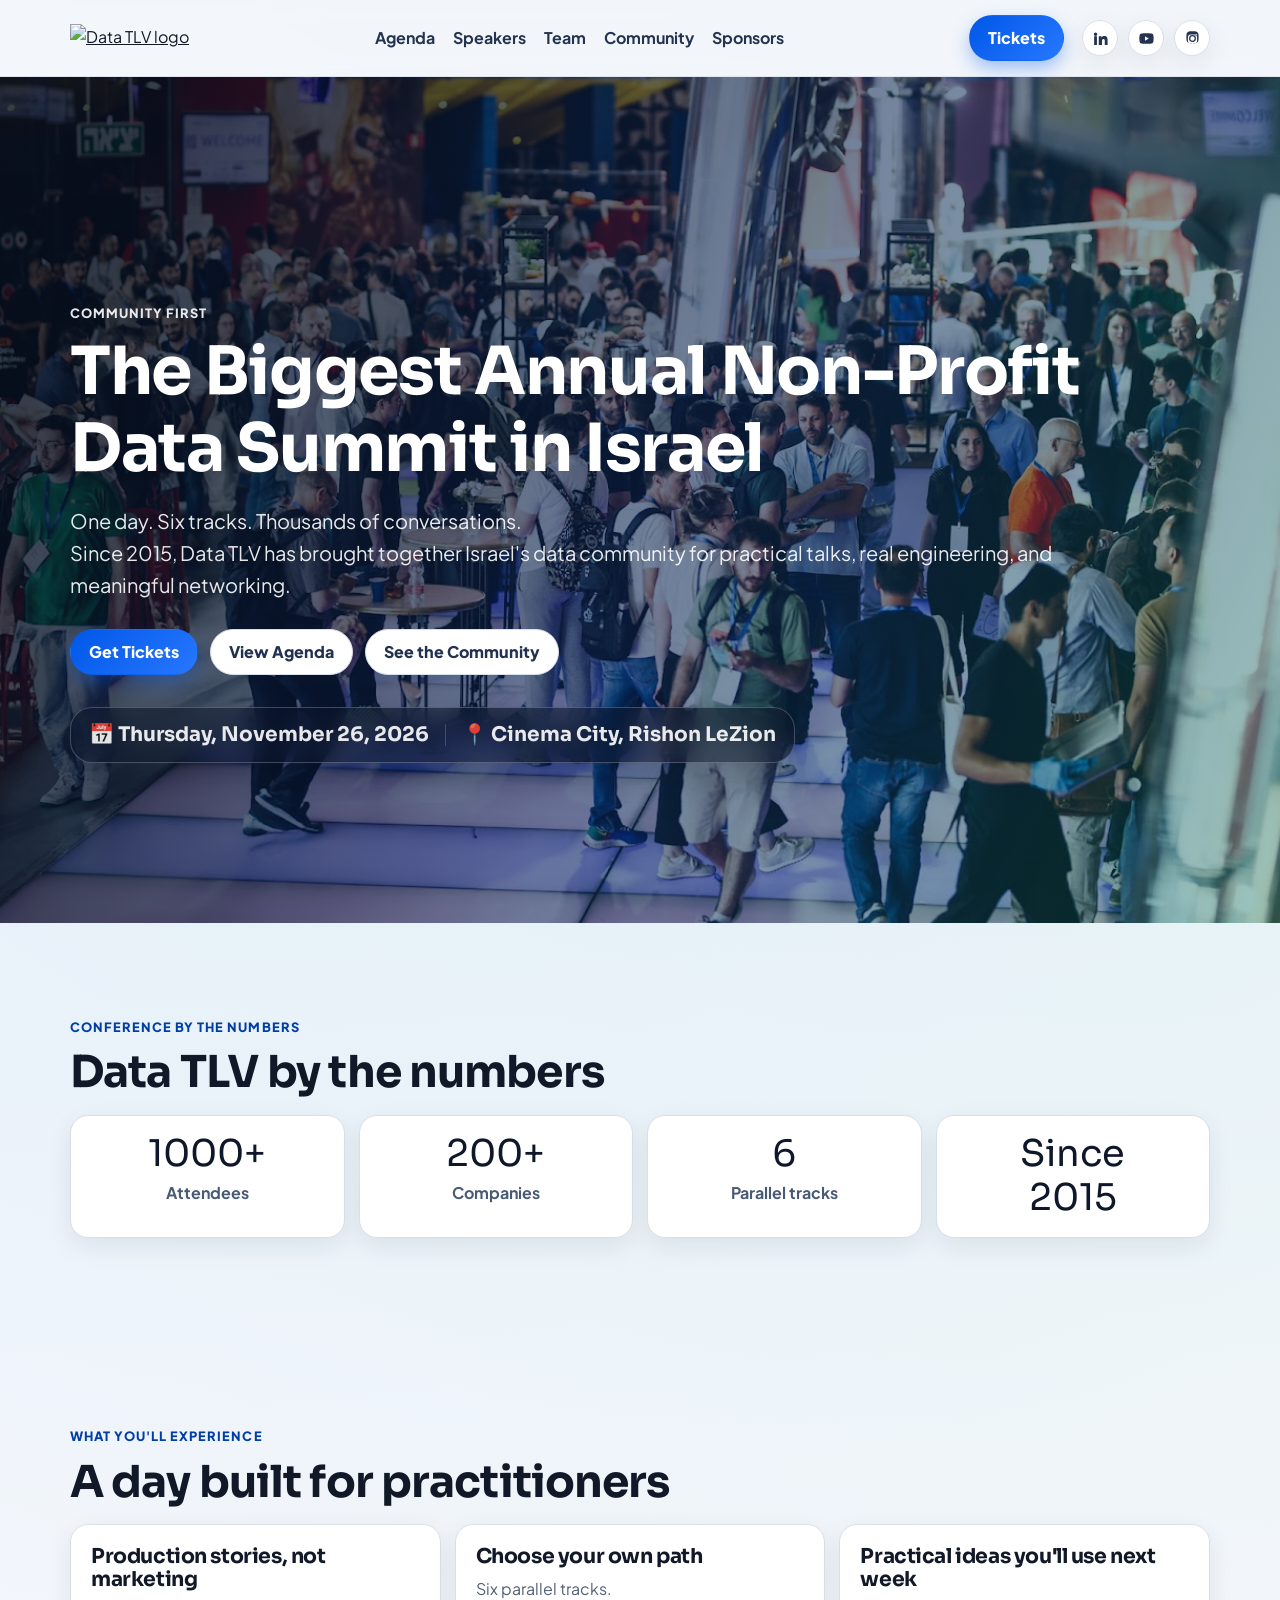
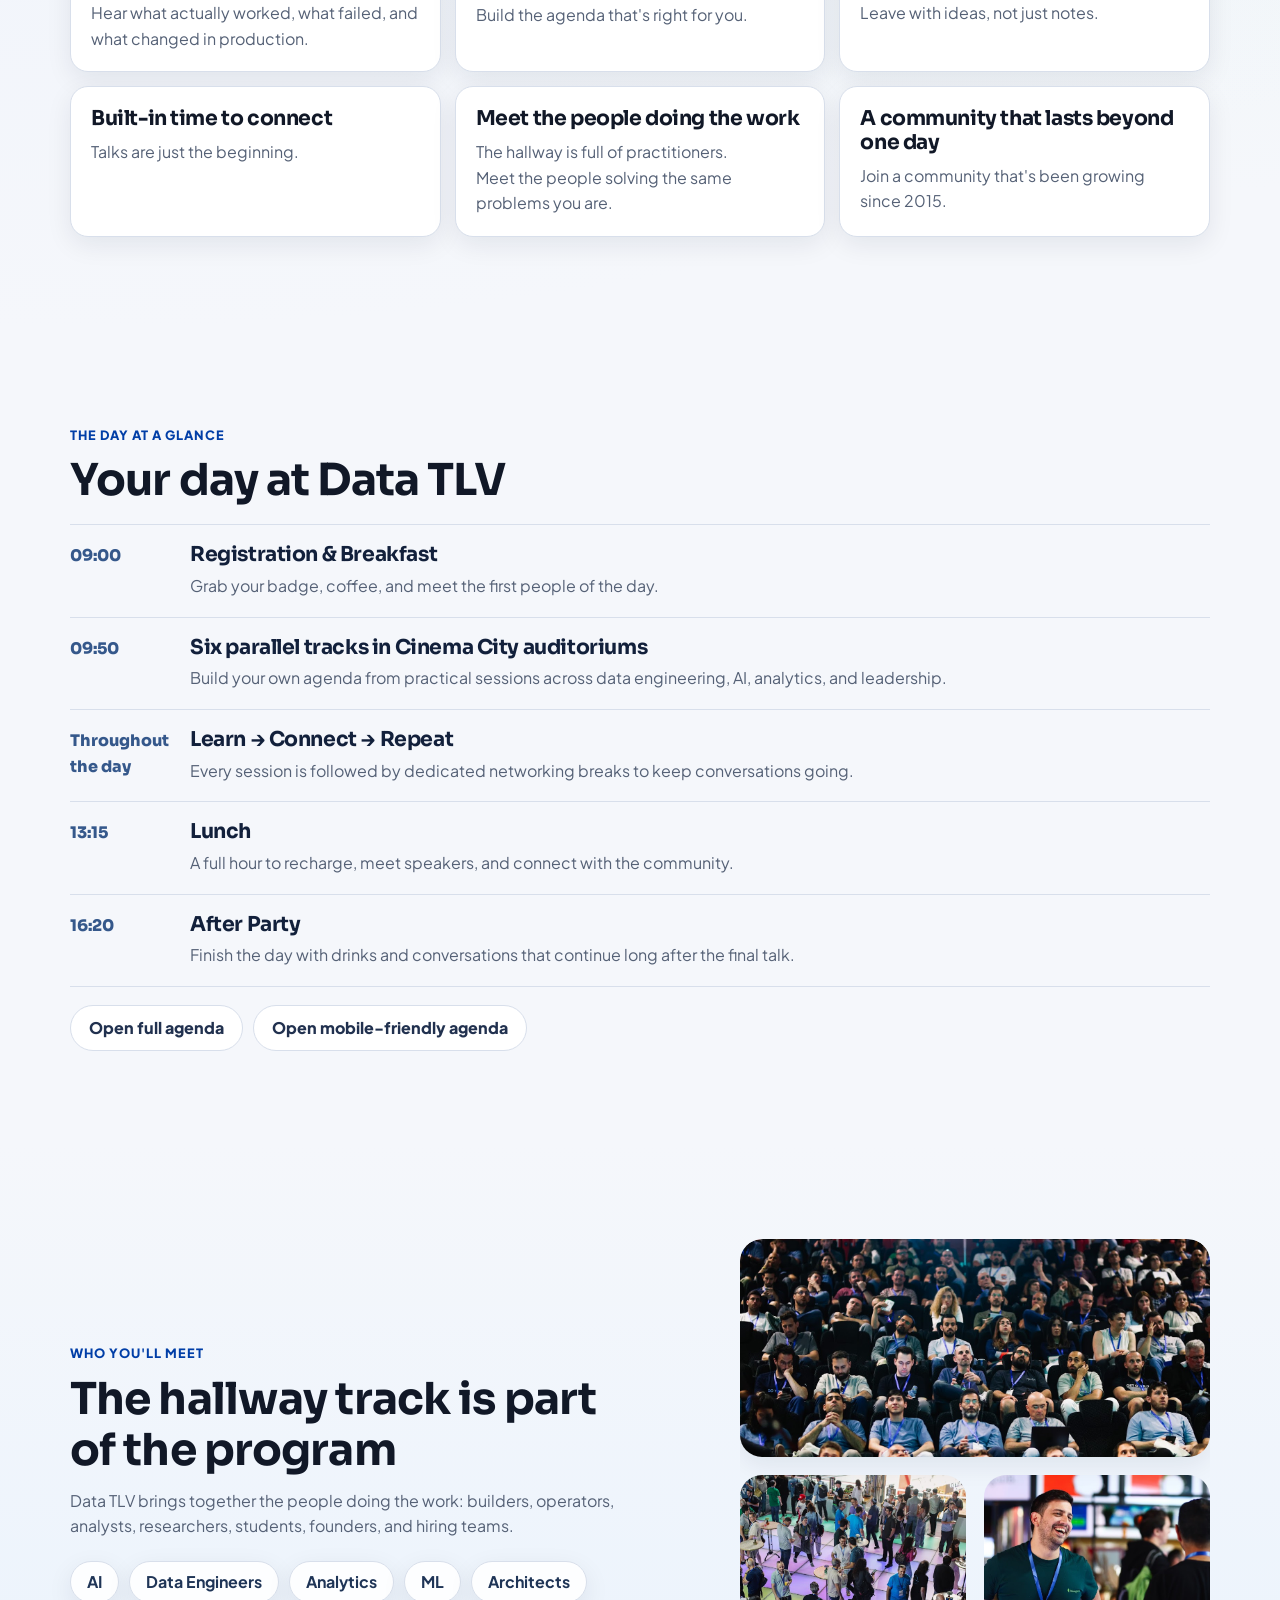
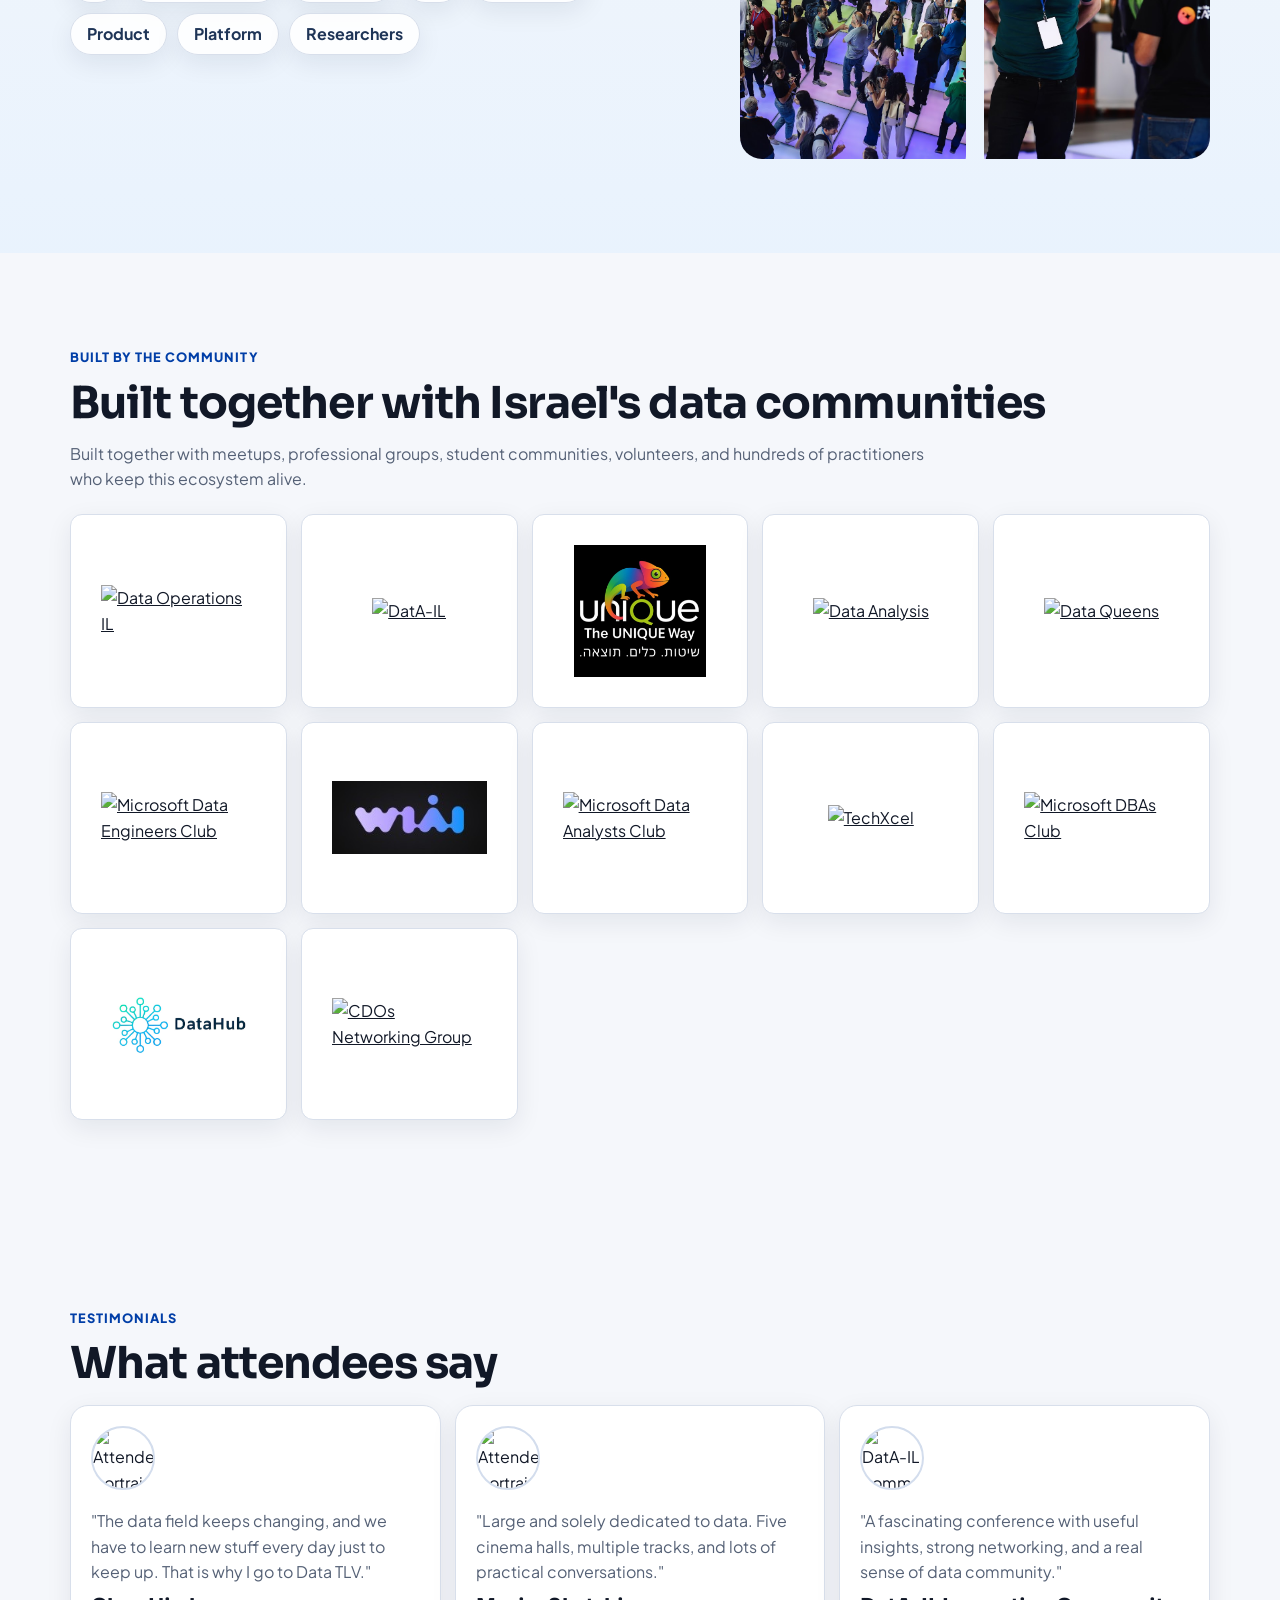
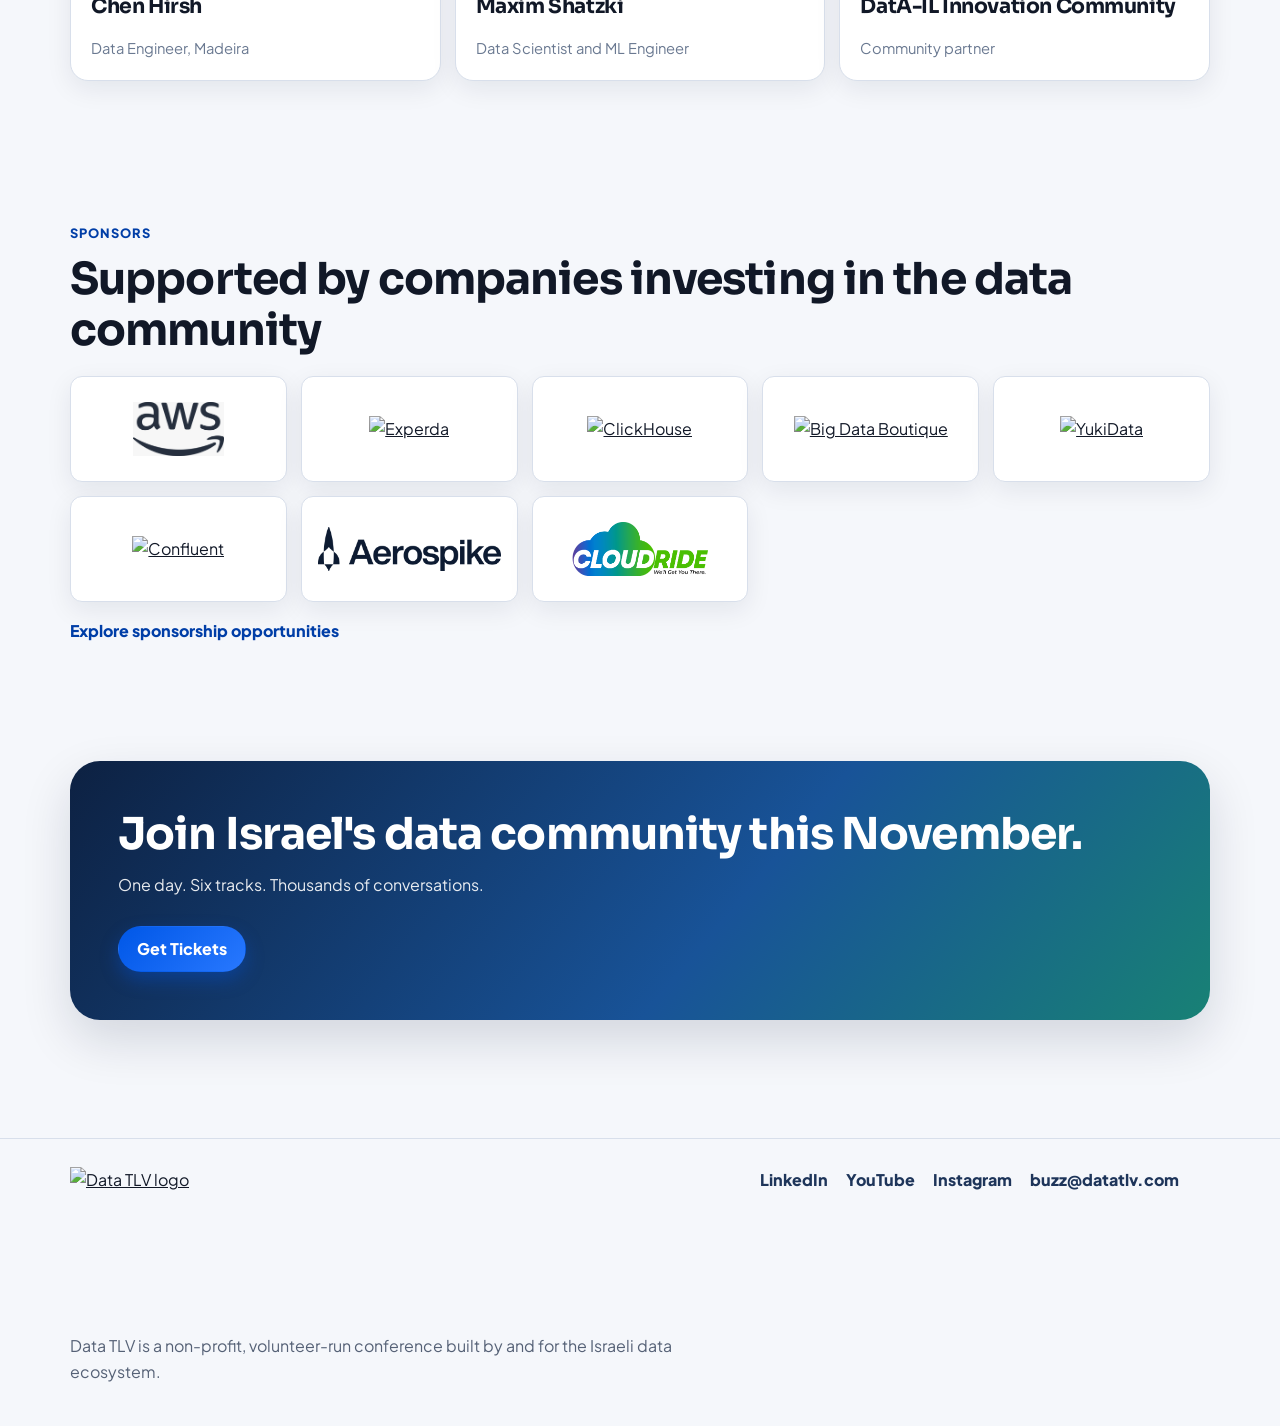
==== commit c4241c08: "community and aws logo update" ====
--- a/Home.html
+++ b/Home.html
@@ -47,8 +47,8 @@
         <a href="Sessions-Schedule.html">Agenda</a>
         <a href="Speakers-Wall.html">Speakers</a>
         <a href="Team.html">Team</a>
-        <a href="#community">Community</a>
-        <a href="#sponsors">Sponsors</a>
+        <a href="Home.html#community">Community</a>
+        <a href="Home.html#sponsors">Sponsors</a>
       </nav>
 
       <a class="btn btn-primary nav-ticket" href="https://tickchak.co.il/95322" target="_blank" rel="noopener noreferrer">Tickets</a>
@@ -79,8 +79,8 @@
       <a href="Sessions-Schedule.html">Agenda</a>
       <a href="Speakers-Wall.html">Speakers</a>
       <a href="Team.html">Team</a>
-      <a href="#community">Community</a>
-      <a href="#sponsors">Sponsors</a>
+      <a href="Home.html#community">Community</a>
+      <a href="Home.html#sponsors">Sponsors</a>
       <a href="https://tickchak.co.il/95322" target="_blank" rel="noopener noreferrer">Tickets</a>
       <div class="nav-socials mobile-socials" aria-label="Conference social links">
         <a class="social-link" href="https://www.linkedin.com/company/data-tlv" target="_blank" rel="noopener noreferrer" aria-label="LinkedIn">
@@ -271,14 +271,17 @@
         <p class="section-intro">Built together with meetups, professional groups, student communities, volunteers, and hundreds of practitioners who keep this ecosystem alive.</p>
         <div class="logo-grid partners-grid community-logos">
           <a href="https://linktr.ee/data_operations_il" target="_blank" rel="noopener noreferrer"><img src="images/data_ops_logo.png" alt="Data Operations IL"></a>
-          <a href="http://techxcel.co/" target="_blank" rel="noopener noreferrer"><img src="images/TechXcellogo.png" alt="TechXcel"></a>
-          <a href="https://www.jutomate.net/cdos-netowking-group" target="_blank" rel="noopener noreferrer"><img src="images/CDOs.png" alt="CDOs Networking Group"></a>
           <a href="https://www.linkedin.com/company/data-il-innovation-community/" target="_blank" rel="noopener noreferrer"><img src="images/data_il_innovation_community_logo.jpg" alt="DatA-IL"></a>
+          <a><img src="images/unique logo.jpeg" alt="Unique"></a>
           <a href="https://pop.education.gov.il/tchumey_daat/data-analysis/high-school/" target="_blank" rel="noopener noreferrer"><img src="images/data_analysis.png" alt="Data Analysis"></a>
           <a href="https://www.linkedin.com/company/data-queens-il/" target="_blank" rel="noopener noreferrer"><img src="images/1.png" alt="Data Queens"></a>
+          <a href="https://www.meetup.com/microsoft-data-engineers-club/" target="_blank" rel="noopener noreferrer"><img src="images/MicrosoftDataEngineersclub_logo.png" alt="Microsoft Data Engineers Club"></a>
+          <a><img src="images/wids logo.jpeg" alt="WiDS"></a>
           <a href="https://www.meetup.com/microsoft-data-analysts-club/" target="_blank" rel="noopener noreferrer"><img src="images/MicrosoftDataAnalystsClub_logo.png" alt="Microsoft Data Analysts Club"></a>
-          <a href="https://www.meetup.com/microsoft-data-engineers-club/" target="_blank" rel="noopener noreferrer"><img src="images/MicrosoftDataEngineersclub_logo.png" alt="Microsoft Data Engineers Club"></a>
+          <a href="http://techxcel.co/" target="_blank" rel="noopener noreferrer"><img src="images/TechXcellogo.png" alt="TechXcel"></a>
           <a href="https://www.meetup.com/microsoft-dbas-club/" target="_blank" rel="noopener noreferrer"><img src="images/Microsoft_dbas_club_logo.png" alt="Microsoft DBAs Club"></a>
+          <a><img src="images/datahub logo.jpeg" alt="DataHub"></a>
+          <a href="https://www.jutomate.net/cdos-netowking-group" target="_blank" rel="noopener noreferrer"><img src="images/CDOs.png" alt="CDOs Networking Group"></a>
         </div>
       </div>
     </section>
@@ -315,14 +318,14 @@
         <p class="eyebrow">Sponsors</p>
         <h2 id="sponsors-title">Supported by companies investing in the data community</h2>
         <div class="logo-grid sponsors-grid">
-          <a href="https://aws.amazon.com/" target="_blank" rel="noopener noreferrer"><img src="images/aws1.jpeg" alt="AWS"></a>
+          <a href="https://aws.amazon.com/" target="_blank" rel="noopener noreferrer"><img src="images/aws new logo.jpeg" alt="AWS"></a>
           <a href="https://www.experda.com/" target="_blank" rel="noopener noreferrer"><img src="images/experda_logo.jpeg" alt="Experda"></a>
           <a href="https://clickhouse.com/" target="_blank" rel="noopener noreferrer"><img src="images/clickhouse.jpeg" alt="ClickHouse"></a>
           <a href="https://bigdataboutique.com/" target="_blank" rel="noopener noreferrer"><img src="images/data_butique.jpeg" alt="Big Data Boutique"></a>
           <a href="https://yukidata.com/" target="_blank" rel="noopener noreferrer"><img src="images/yuki_logo.png" alt="YukiData"></a>
           <a href="https://www.confluent.io/" target="_blank" rel="noopener noreferrer"><img src="images/confluent.png" alt="Confluent"></a>
           <a href="https://aerospike.com/" target="_blank" rel="noopener noreferrer"><img src="images/Aerospike_Logo.png" alt="Aerospike"></a>
-          <a><img src="images/cloudride.png" alt="Cloudride"></a>
+          <a href="https://www.cloudride.co.il/" target="_blank" rel="noopener noreferrer"><img src="images/cloudride.png" alt="Cloudride"></a>
         </div>
 
         <p class="section-note"><a href="sponsorship_opportunities.html">Explore sponsorship opportunities</a></p>
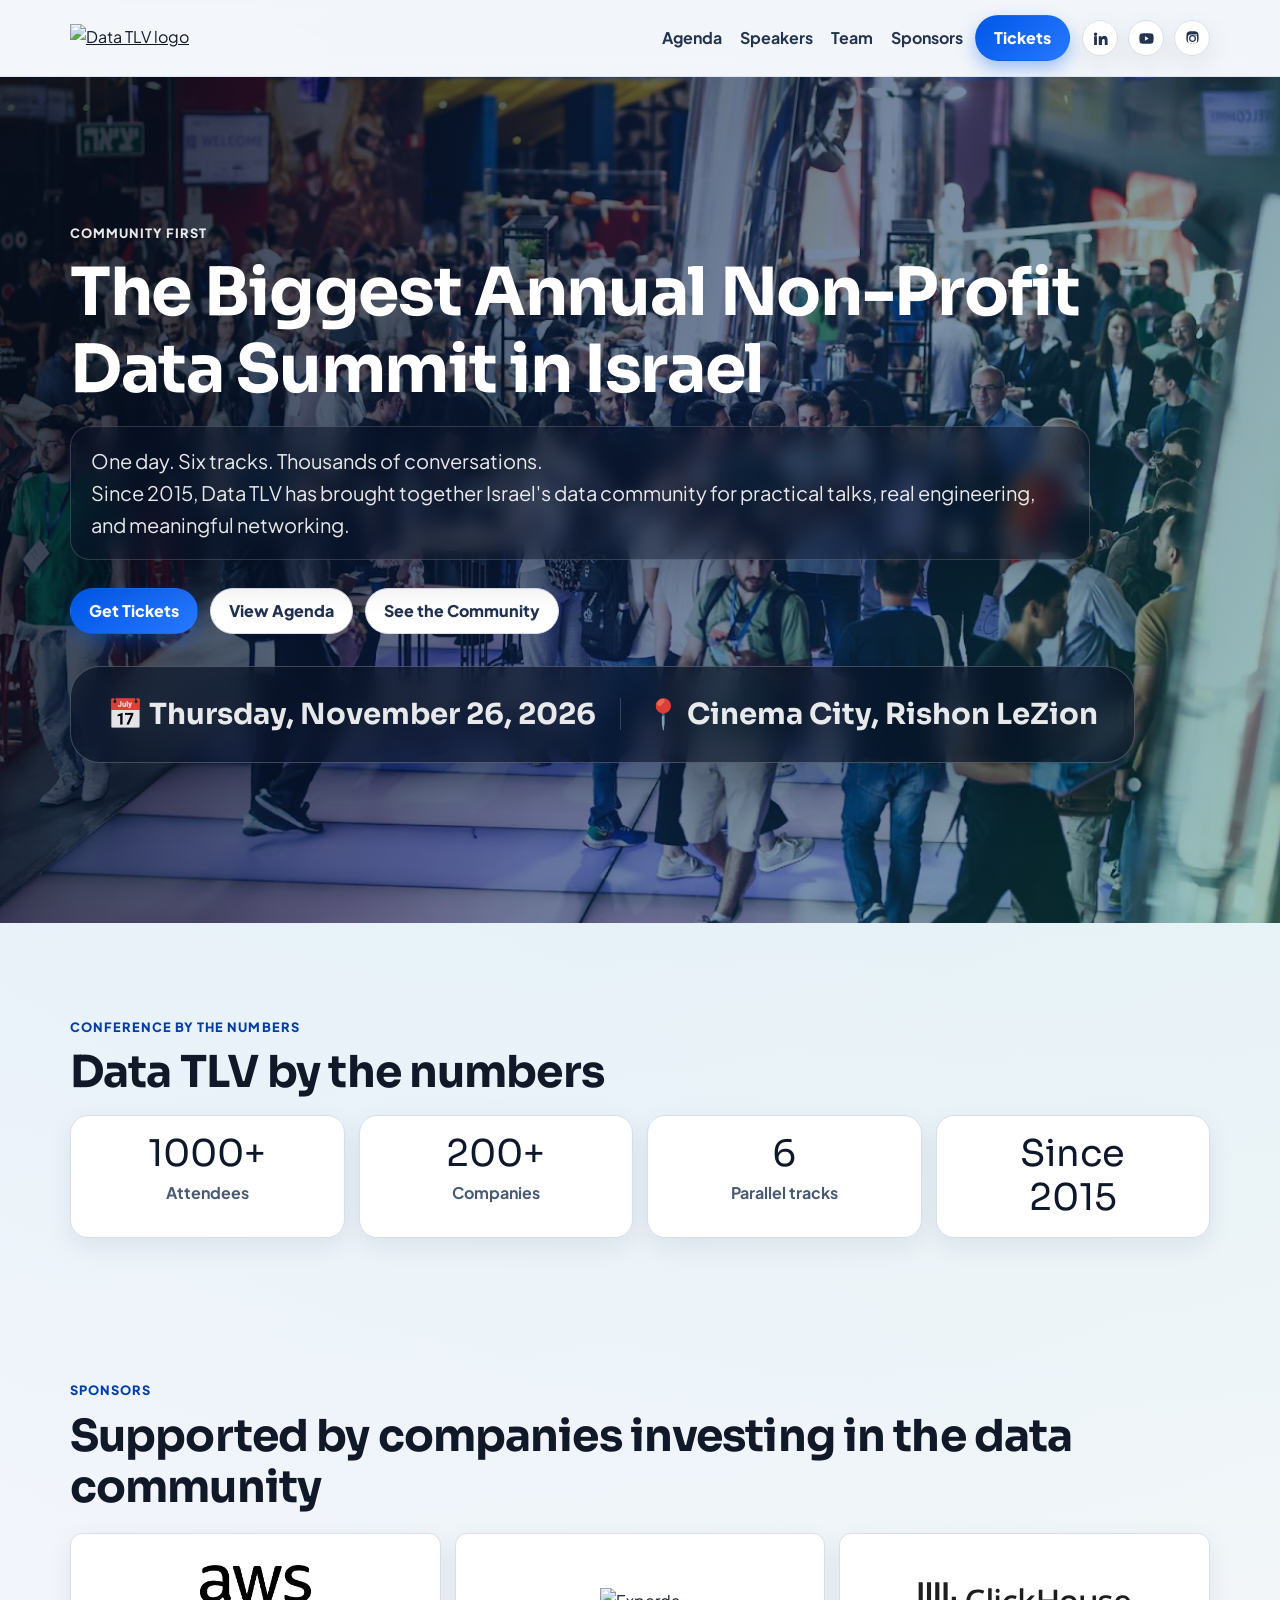
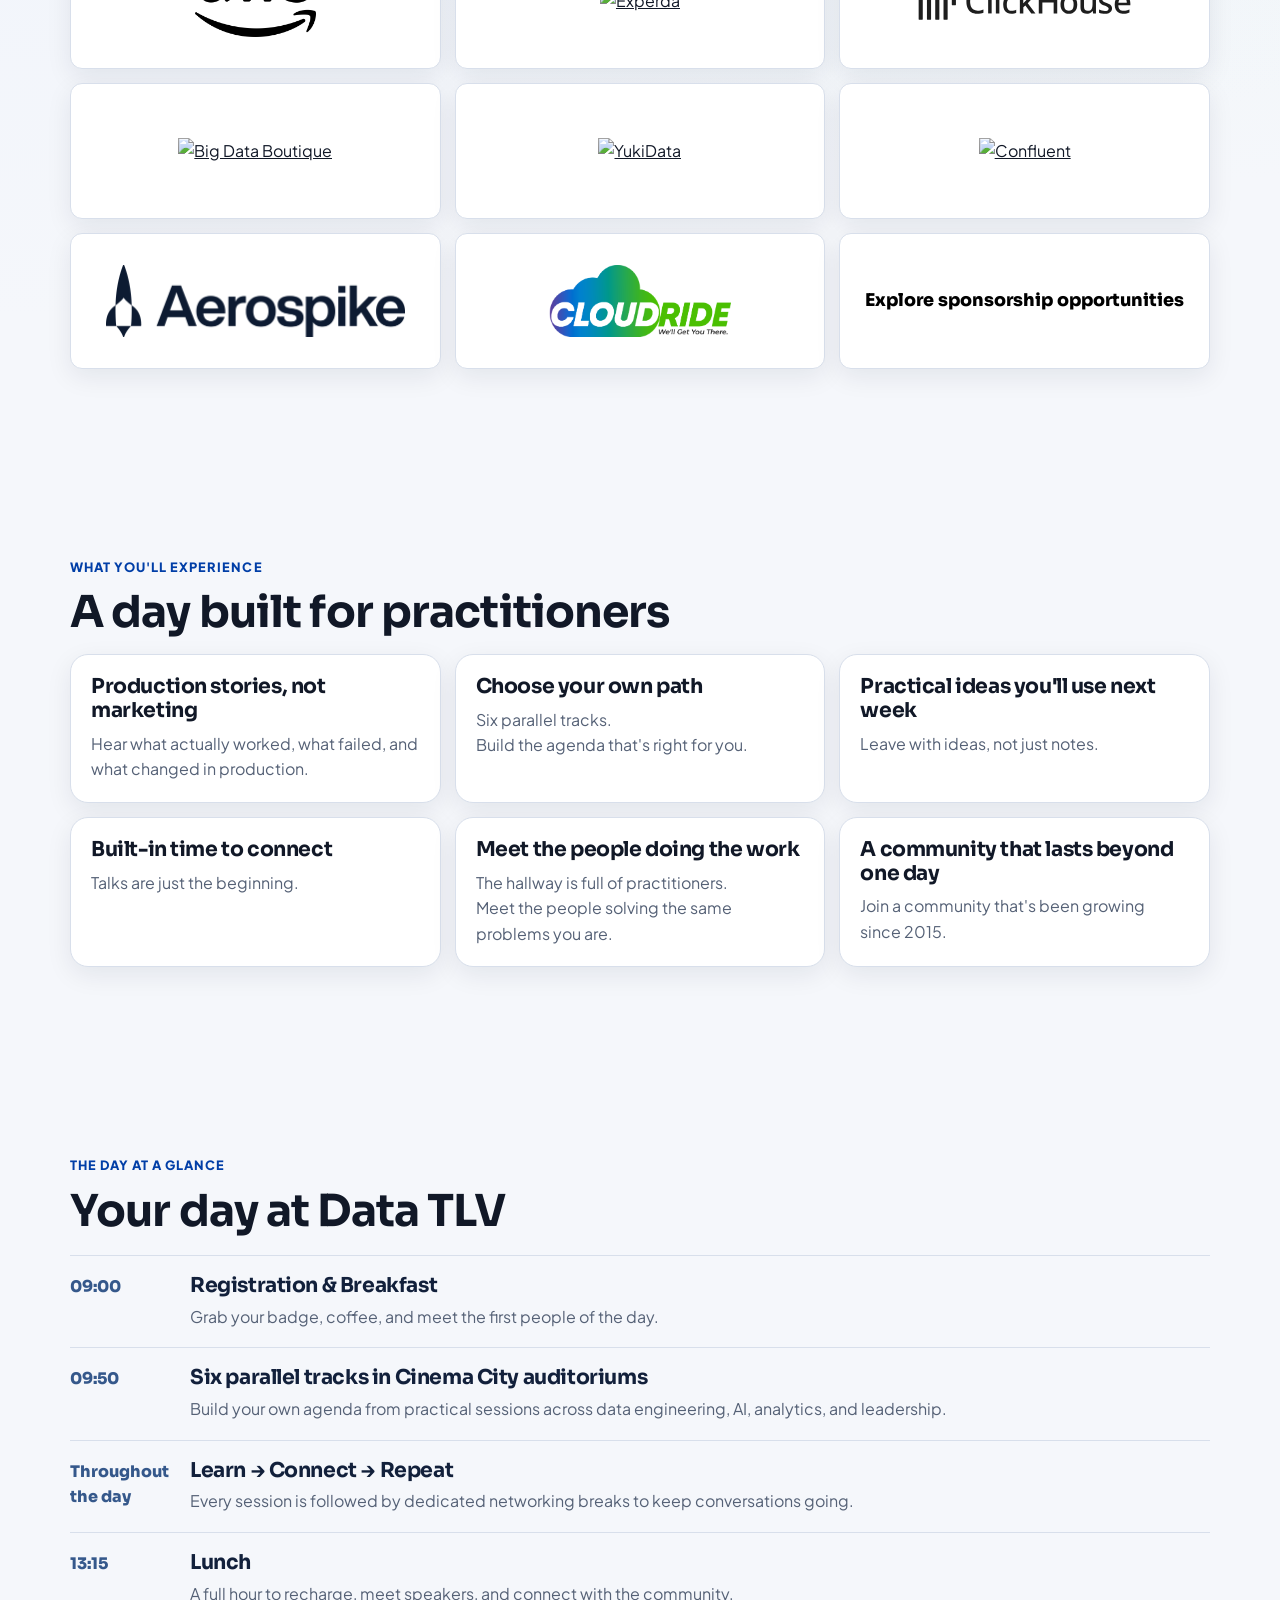
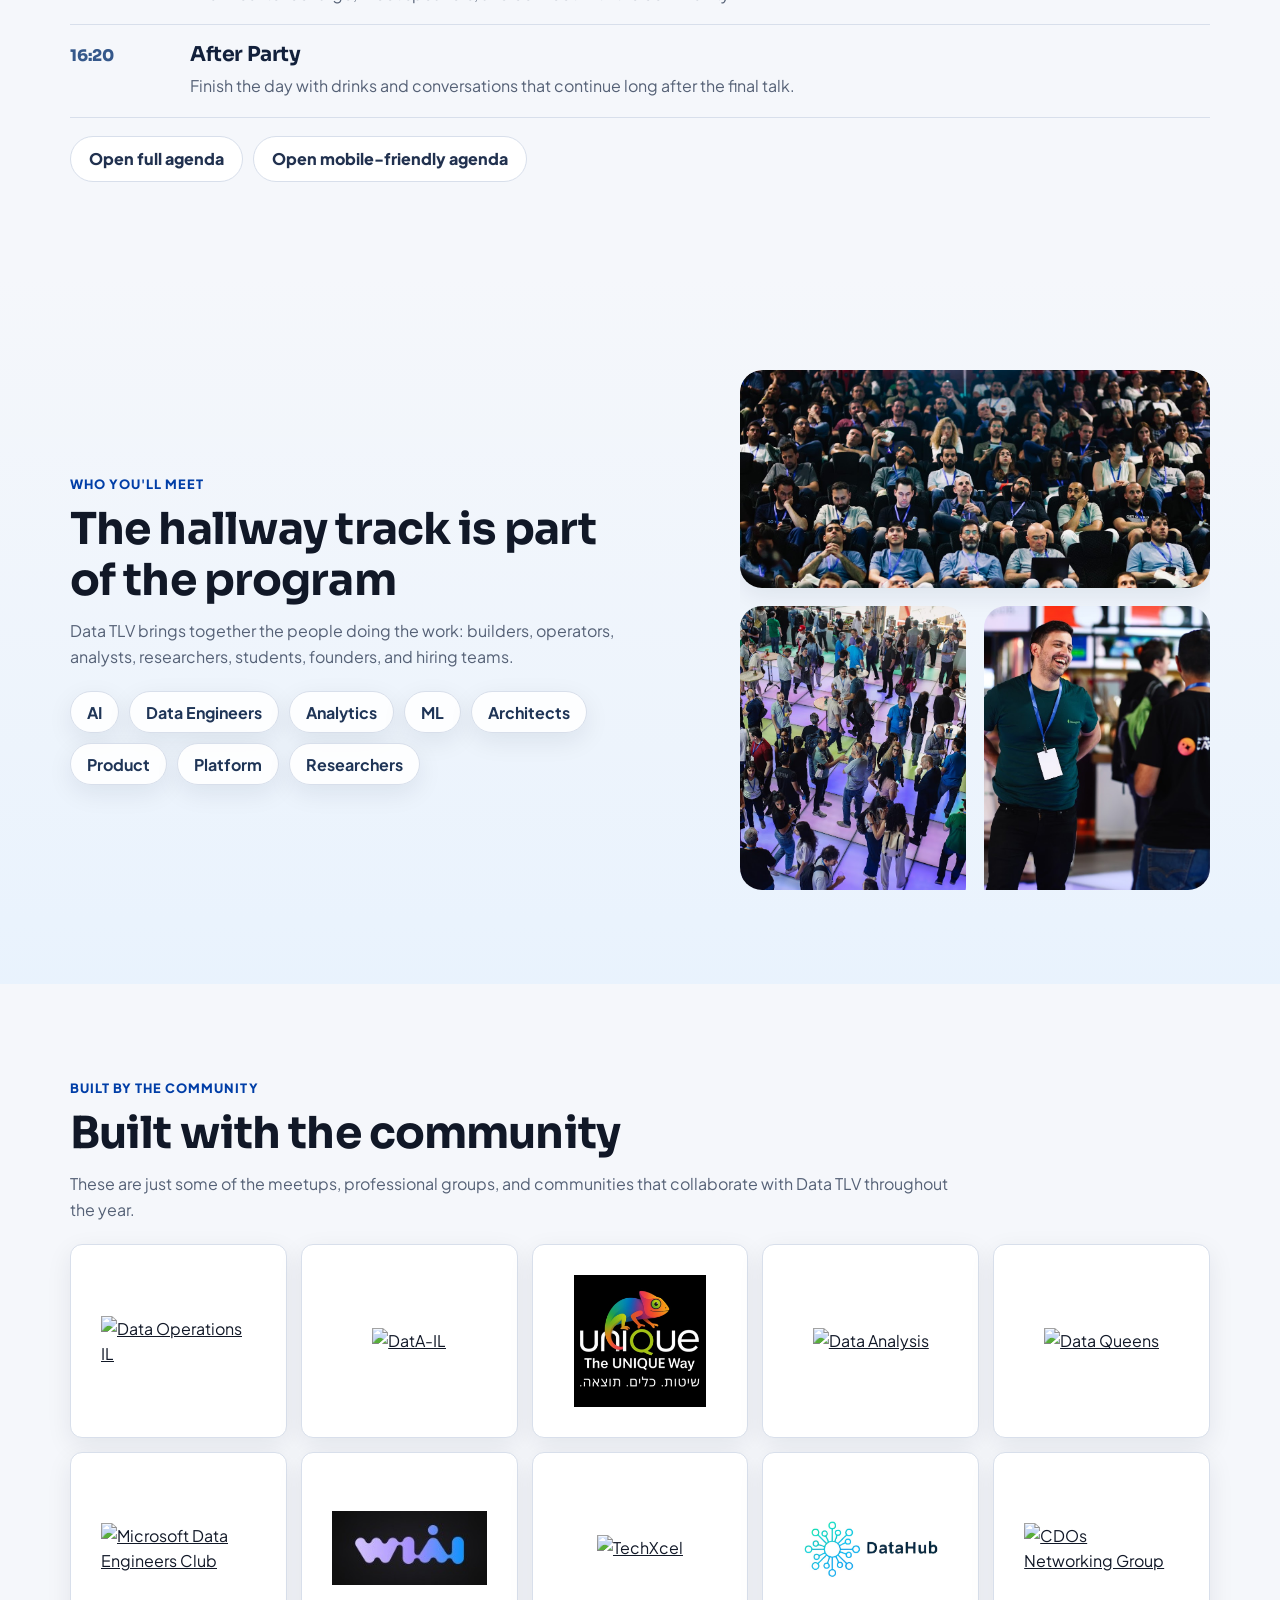
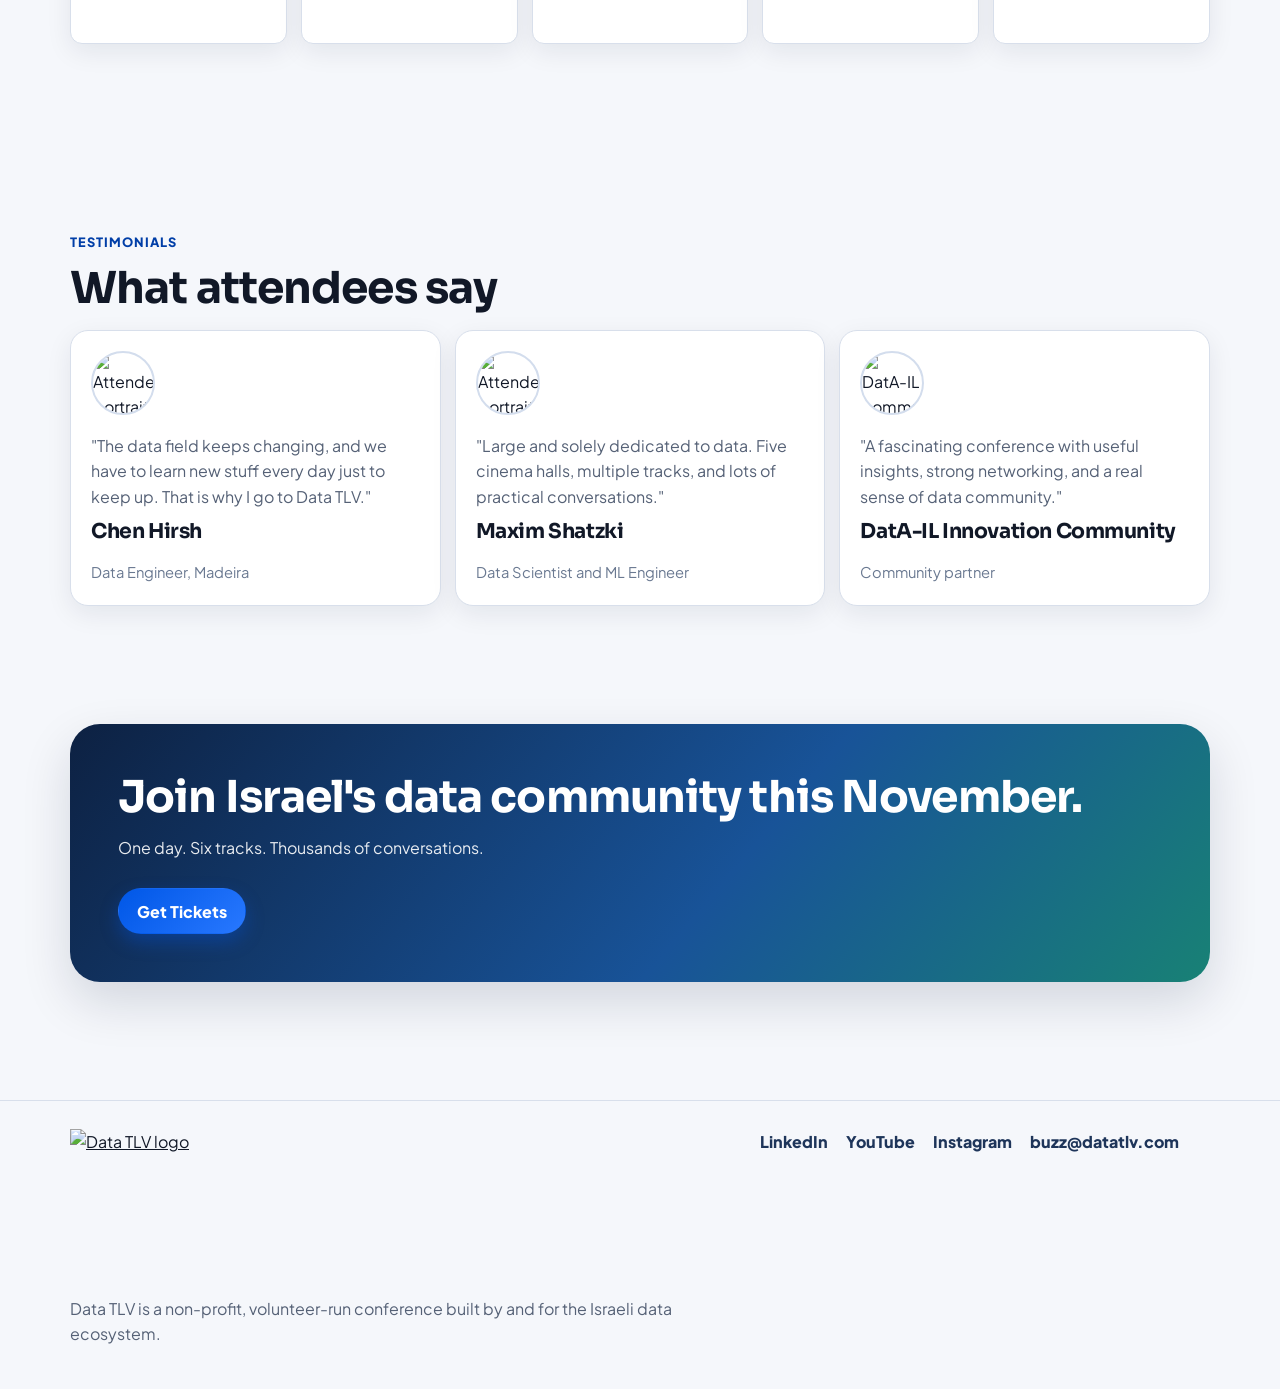
==== commit 51ca7730: "fixes" ====
--- a/Home.html
+++ b/Home.html
@@ -47,7 +47,6 @@
         <a href="Sessions-Schedule.html">Agenda</a>
         <a href="Speakers-Wall.html">Speakers</a>
         <a href="Team.html">Team</a>
-        <a href="Home.html#community">Community</a>
         <a href="Home.html#sponsors">Sponsors</a>
       </nav>
 
@@ -79,7 +78,6 @@
       <a href="Sessions-Schedule.html">Agenda</a>
       <a href="Speakers-Wall.html">Speakers</a>
       <a href="Team.html">Team</a>
-      <a href="Home.html#community">Community</a>
       <a href="Home.html#sponsors">Sponsors</a>
       <a href="https://tickchak.co.il/95322" target="_blank" rel="noopener noreferrer">Tickets</a>
       <div class="nav-socials mobile-socials" aria-label="Conference social links">
@@ -147,7 +145,26 @@
             <p class="stat-value">2015</p>
           </article>
         </div>
-      
+      </div>
+    </section>
+
+    <section class="section reveal sponsors-low" id="sponsors" aria-labelledby="sponsors-title">
+      <div class="container">
+        <p class="eyebrow">Sponsors</p>
+        <h2 id="sponsors-title">Supported by companies investing in the data community</h2>
+        <div class="logo-grid sponsors-grid">
+          <a href="https://aws.amazon.com/" target="_blank" rel="noopener noreferrer"><img src="images/aws-logo.png" alt="AWS"></a>
+          <a href="https://www.experda.com/" target="_blank" rel="noopener noreferrer"><img src="images/experda_logo.jpeg" alt="Experda"></a>
+          <a href="https://clickhouse.com/" target="_blank" rel="noopener noreferrer"><img src="images/ClickHouse_Logo.svg" alt="ClickHouse"></a>
+          <a href="https://bigdataboutique.com/" target="_blank" rel="noopener noreferrer"><img src="images/data_butique.jpeg" alt="Big Data Boutique"></a>
+          <a href="https://yukidata.com/" target="_blank" rel="noopener noreferrer"><img src="images/yuki_logo.png" alt="YukiData"></a>
+          <a href="https://www.confluent.io/" target="_blank" rel="noopener noreferrer"><img src="images/confluent.png" alt="Confluent"></a>
+          <a href="https://aerospike.com/" target="_blank" rel="noopener noreferrer"><img src="images/Aerospike_Logo.png" alt="Aerospike"></a>
+          <a href="https://www.cloudride.co.il/" target="_blank" rel="noopener noreferrer"><img src="images/cloudride.png" alt="Cloudride"></a>
+          <a class="sponsor-cta-tile" href="sponsorship_opportunities.html">
+            <span>Explore sponsorship opportunities</span>
+          </a>
+        </div>
       </div>
     </section>
 
@@ -267,8 +284,8 @@
     <section class="section reveal" id="community" aria-labelledby="community-title">
       <div class="container">
         <p class="eyebrow">Built by the Community</p>
-        <h2 id="community-title">Built together with Israel's data communities</h2>
-        <p class="section-intro">Built together with meetups, professional groups, student communities, volunteers, and hundreds of practitioners who keep this ecosystem alive.</p>
+        <h2 id="community-title">Built with the community</h2>
+        <p class="section-intro">These are just some of the meetups, professional groups, and communities that collaborate with Data TLV throughout the year.</p>
         <div class="logo-grid partners-grid community-logos">
           <a href="https://linktr.ee/data_operations_il" target="_blank" rel="noopener noreferrer"><img src="images/data_ops_logo.png" alt="Data Operations IL"></a>
           <a href="https://www.linkedin.com/company/data-il-innovation-community/" target="_blank" rel="noopener noreferrer"><img src="images/data_il_innovation_community_logo.jpg" alt="DatA-IL"></a>
@@ -277,9 +294,7 @@
           <a href="https://www.linkedin.com/company/data-queens-il/" target="_blank" rel="noopener noreferrer"><img src="images/1.png" alt="Data Queens"></a>
           <a href="https://www.meetup.com/microsoft-data-engineers-club/" target="_blank" rel="noopener noreferrer"><img src="images/MicrosoftDataEngineersclub_logo.png" alt="Microsoft Data Engineers Club"></a>
           <a><img src="images/wids logo.jpeg" alt="WiDS"></a>
-          <a href="https://www.meetup.com/microsoft-data-analysts-club/" target="_blank" rel="noopener noreferrer"><img src="images/MicrosoftDataAnalystsClub_logo.png" alt="Microsoft Data Analysts Club"></a>
           <a href="http://techxcel.co/" target="_blank" rel="noopener noreferrer"><img src="images/TechXcellogo.png" alt="TechXcel"></a>
-          <a href="https://www.meetup.com/microsoft-dbas-club/" target="_blank" rel="noopener noreferrer"><img src="images/Microsoft_dbas_club_logo.png" alt="Microsoft DBAs Club"></a>
           <a><img src="images/datahub logo.jpeg" alt="DataHub"></a>
           <a href="https://www.jutomate.net/cdos-netowking-group" target="_blank" rel="noopener noreferrer"><img src="images/CDOs.png" alt="CDOs Networking Group"></a>
         </div>
@@ -310,25 +325,6 @@
             <p class="meta">Community partner</p>
           </article>
         </div>
-      </div>
-    </section>
-
-    <section class="section reveal sponsors-low" id="sponsors" aria-labelledby="sponsors-title">
-      <div class="container">
-        <p class="eyebrow">Sponsors</p>
-        <h2 id="sponsors-title">Supported by companies investing in the data community</h2>
-        <div class="logo-grid sponsors-grid">
-          <a href="https://aws.amazon.com/" target="_blank" rel="noopener noreferrer"><img src="images/aws new logo.jpeg" alt="AWS"></a>
-          <a href="https://www.experda.com/" target="_blank" rel="noopener noreferrer"><img src="images/experda_logo.jpeg" alt="Experda"></a>
-          <a href="https://clickhouse.com/" target="_blank" rel="noopener noreferrer"><img src="images/clickhouse.jpeg" alt="ClickHouse"></a>
-          <a href="https://bigdataboutique.com/" target="_blank" rel="noopener noreferrer"><img src="images/data_butique.jpeg" alt="Big Data Boutique"></a>
-          <a href="https://yukidata.com/" target="_blank" rel="noopener noreferrer"><img src="images/yuki_logo.png" alt="YukiData"></a>
-          <a href="https://www.confluent.io/" target="_blank" rel="noopener noreferrer"><img src="images/confluent.png" alt="Confluent"></a>
-          <a href="https://aerospike.com/" target="_blank" rel="noopener noreferrer"><img src="images/Aerospike_Logo.png" alt="Aerospike"></a>
-          <a href="https://www.cloudride.co.il/" target="_blank" rel="noopener noreferrer"><img src="images/cloudride.png" alt="Cloudride"></a>
-        </div>
-
-        <p class="section-note"><a href="sponsorship_opportunities.html">Explore sponsorship opportunities</a></p>
       </div>
     </section>
 
--- a/Home.css
+++ b/Home.css
@@ -350,11 +350,11 @@
   flex-wrap: wrap;
   align-items: stretch;
   gap: 0;
-  padding: 14px 18px;
+  padding: 29px 36px;
   border: 1px solid rgba(255, 255, 255, 0.22);
-  border-radius: 22px;
-  background: rgba(8, 18, 38, 0.52);
-  box-shadow: 0 18px 38px rgba(4, 11, 24, 0.22);
+  border-radius: 30px;
+  background: rgba(8, 18, 38, 0.68);
+  box-shadow: 0 26px 54px rgba(4, 11, 24, 0.3);
   backdrop-filter: blur(12px);
 }
 
@@ -363,10 +363,10 @@
   display: inline-flex;
   align-items: center;
   flex-wrap: wrap;
-  gap: 16px;
+  gap: 24px;
   color: #fff;
   font-family: "Sora", sans-serif;
-  font-size: clamp(0.98rem, 1.9vw, 1.26rem);
+  font-size: clamp(1.34rem, 2.6vw, 1.82rem);
   font-weight: 700;
   line-height: 1.28;
   text-align: center;
@@ -385,6 +385,15 @@
   flex-wrap: wrap;
   gap: 12px;
   margin-top: 28px;
+}
+
+.hero-lead {
+  padding: 18px 20px;
+  border-radius: 20px;
+  background: rgba(8, 18, 38, 0.48);
+  border: 1px solid rgba(255, 255, 255, 0.16);
+  box-shadow: 0 18px 36px rgba(4, 11, 24, 0.18);
+  backdrop-filter: blur(10px);
 }
 
 .stats-grid,
@@ -689,17 +698,65 @@
   padding: 16px;
 }
 
+.sponsors-grid {
+  grid-template-columns: repeat(2, minmax(0, 1fr));
+}
+
+.sponsors-grid a {
+  min-height: 136px;
+  padding: 22px;
+}
+
 .sponsors-grid img,
 .partners-grid img {
   max-height: 54px;
 }
 
+.sponsors-grid img {
+  max-height: 72px;
+}
+
+.sponsor-cta-tile {
+  min-height: 136px;
+  padding: 22px;
+  display: flex;
+  align-items: center;
+  justify-content: center;
+  text-align: center;
+  background: linear-gradient(135deg, #0b1f3f, #17447f);
+  color: #000000 !important;
+  border: 1px solid rgba(255, 255, 255, 0.22);
+  text-decoration: none;
+}
+
+.sponsor-cta-tile span {
+  display: block;
+  max-width: none;
+  font-family: "Sora", sans-serif;
+  font-size: 1.1rem;
+  font-weight: 800;
+  line-height: 1.35;
+  text-shadow: none;
+}
+
+.sponsor-cta-tile:hover,
+.sponsor-cta-tile:focus-visible {
+  transform: translateY(-3px);
+  box-shadow: var(--shadow-md);
+}
+
 .sponsor-tier:first-of-type .sponsors-grid a {
   min-height: 148px;
 }
 
 .sponsor-tier:first-of-type .sponsors-grid img {
   max-height: 96px;
+}
+
+@media (min-width: 900px) {
+  .sponsors-grid {
+    grid-template-columns: repeat(3, minmax(0, 1fr));
+  }
 }
 
 .sponsors-low {
@@ -855,11 +912,12 @@
 
   .nav-shell {
     grid-template-columns: auto 1fr auto auto;
-    gap: 18px;
+    gap: 12px;
   }
 
   .site-nav {
     display: flex;
+    justify-content: flex-end;
   }
 
   .nav-socials {
@@ -884,13 +942,12 @@
     grid-template-columns: repeat(4, minmax(0, 1fr));
   }
 
+  .partners-grid {
+    grid-template-columns: repeat(5, minmax(0, 1fr));
+  }
+
   .sponsors-grid {
-    grid-template-columns: repeat(4, minmax(0, 1fr));
-  }
-
-  .partners-grid,
-  .sponsors-grid {
-    grid-template-columns: repeat(5, minmax(0, 1fr));
+    grid-template-columns: repeat(3, minmax(0, 1fr));
   }
 
   .community-logos a {
